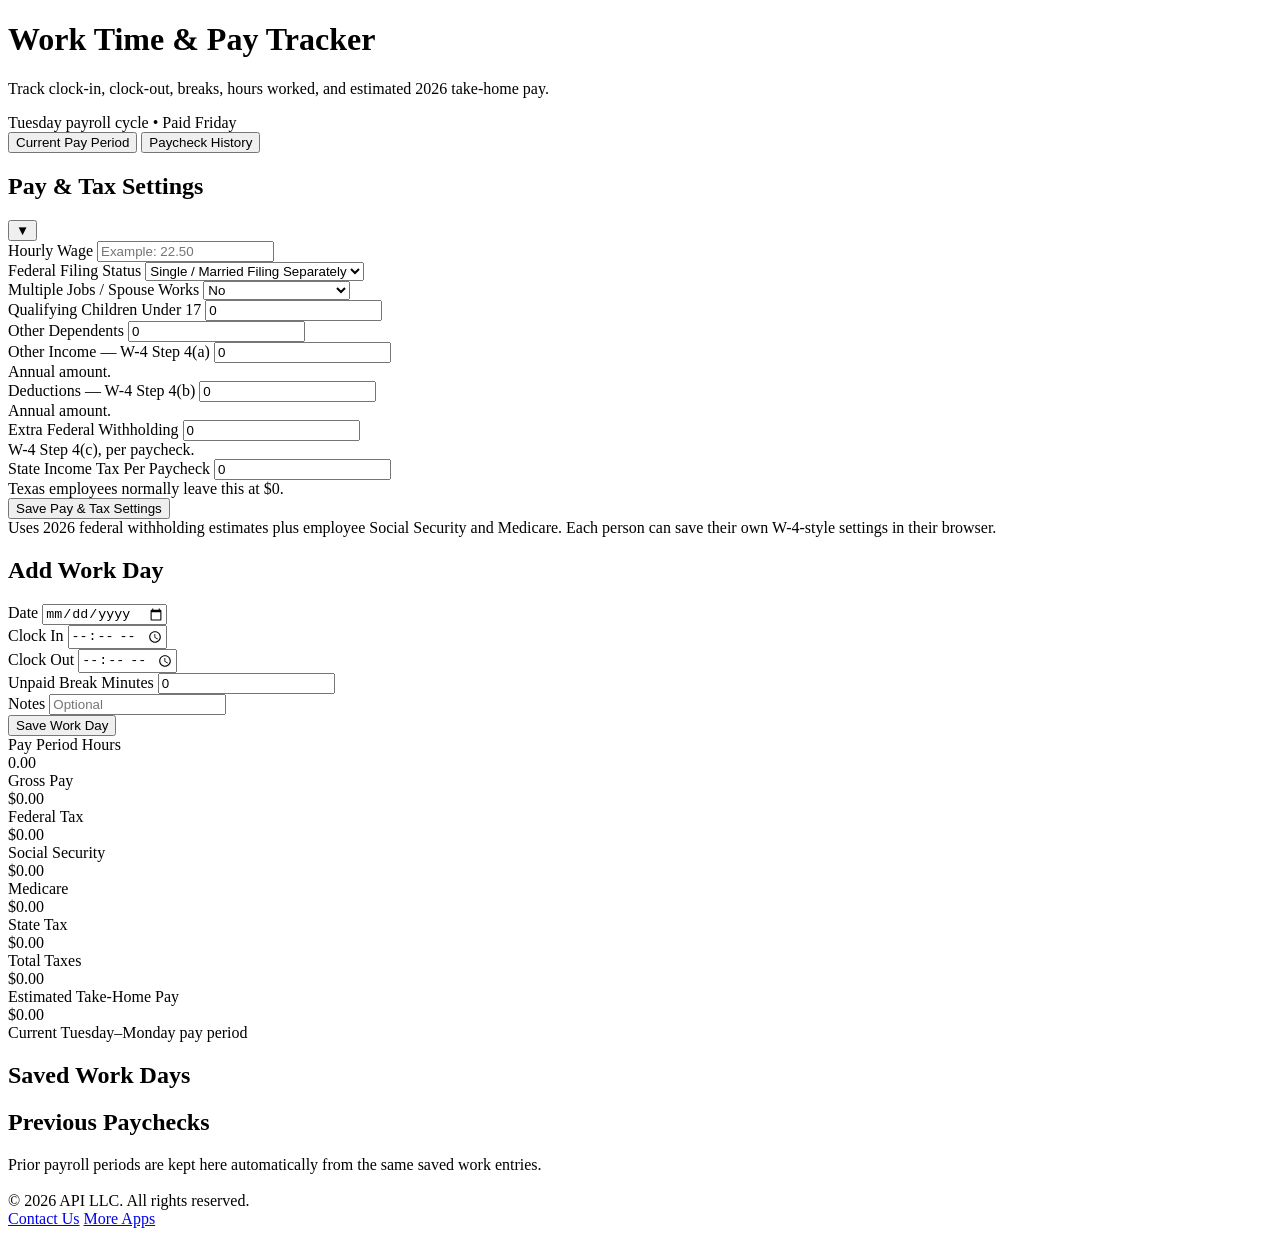
==== index.html @ fe4cb583 "Add weekly paycheck tracker app" ====
<!DOCTYPE html>
<html lang="en">
<head>
  <meta charset="UTF-8" />
  <meta name="viewport" content="width=device-width, initial-scale=1.0" />
  <title>Work Time & Pay Tracker v9</title>
  <link rel="stylesheet" href="styles.css">
</head>

<body>
  <main class="app">
    <div class="header">
      <div>
        <h1>Work Time & Pay Tracker</h1>
        <p class="subtitle">Track clock-in, clock-out, breaks, hours worked, and estimated 2026 take-home pay.</p>
      </div>
      <div class="badge">Tuesday payroll cycle • Paid Friday</div>
    </div>

    <nav class="tabs" aria-label="Tracker sections">
      <button class="tab-btn active" data-tab="currentPanel">Current Pay Period</button>
      <button class="tab-btn" data-tab="historyPanel">Paycheck History</button>
    </nav>

    <section id="currentPanel" class="tab-panel active">

    <div class="grid">
      <section class="card" id="payTaxCard">
        <div class="card-heading">
          <h2>Pay & Tax Settings</h2>
          <button
            id="togglePayTax"
            class="collapse-btn"
            type="button"
            aria-expanded="true"
            aria-controls="payTaxContent"
            title="Collapse or expand Pay & Tax Settings"
          >▼</button>
        </div>

        <div id="payTaxContent" class="collapsible-content">
        <div class="field">
          <label for="wage">Hourly Wage</label>
          <input id="wage" class="required-field tax-field" type="number" min="0" step="0.01" placeholder="Example: 22.50">
        </div>

        <div class="field-grid">
          <div class="field">
            <label for="filingStatus">Federal Filing Status</label>
            <select id="filingStatus" class="required-field tax-field">
              <option value="single">Single / Married Filing Separately</option>
              <option value="married">Married Filing Jointly</option>
              <option value="head">Head of Household</option>
            </select>
          </div>

          <div class="field">
            <label for="step2">Multiple Jobs / Spouse Works</label>
            <select id="step2" class="required-field tax-field">
              <option value="no">No</option>
              <option value="yes">Yes — W-4 Step 2(c)</option>
            </select>
          </div>
        </div>

        <div class="field-grid">
          <div class="field">
            <label for="qualifyingChildren">Qualifying Children Under 17</label>
            <input id="qualifyingChildren" class="required-field tax-field" type="number" min="0" step="1" value="0">
          </div>

          <div class="field">
            <label for="otherDependents">Other Dependents</label>
            <input id="otherDependents" class="required-field tax-field" type="number" min="0" step="1" value="0">
          </div>
        </div>

        <div class="field-grid">
          <div class="field">
            <label for="otherIncome">Other Income — W-4 Step 4(a)</label>
            <input id="otherIncome" class="required-field tax-field" type="number" min="0" step="0.01" value="0">
            <div class="hint">Annual amount.</div>
          </div>

          <div class="field">
            <label for="deductionsAmount">Deductions — W-4 Step 4(b)</label>
            <input id="deductionsAmount" class="required-field tax-field" type="number" min="0" step="0.01" value="0">
            <div class="hint">Annual amount.</div>
          </div>
        </div>

        <div class="field-grid">
          <div class="field">
            <label for="extraWithholding">Extra Federal Withholding</label>
            <input id="extraWithholding" class="required-field tax-field" type="number" min="0" step="0.01" value="0">
            <div class="hint">W-4 Step 4(c), per paycheck.</div>
          </div>

          <div class="field">
            <label for="stateWithholding">State Income Tax Per Paycheck</label>
            <input id="stateWithholding" class="required-field tax-field" type="number" min="0" step="0.01" value="0">
            <div class="hint">Texas employees normally leave this at $0.</div>
          </div>
        </div>

        <button class="btn btn-primary" id="saveSettings">Save Pay & Tax Settings</button>

        <div class="footer-note">
          Uses 2026 federal withholding estimates plus employee Social Security and Medicare. Each person can save their own W-4-style settings in their browser.
        </div>
        </div>
      </section>

      <section class="card">
        <h2>Add Work Day</h2>

        <div class="field">
          <label for="workDate">Date</label>
          <input id="workDate" class="required-field" type="date">
        </div>

        <div class="field-grid">
          <div class="field">
            <label for="clockIn">Clock In</label>
            <input id="clockIn" class="required-field" type="time">
          </div>

          <div class="field">
            <label for="clockOut">Clock Out</label>
            <input id="clockOut" class="required-field" type="time">
          </div>
        </div>

        <div class="field-grid">
          <div class="field">
            <label for="breakMinutes">Unpaid Break Minutes</label>
            <input id="breakMinutes" class="required-field" type="number" min="0" step="1" value="0">
          </div>

          <div class="field">
            <label for="notes">Notes</label>
            <input id="notes" class="required-field" type="text" placeholder="Optional">
          </div>
        </div>

        <button class="btn btn-primary" id="addEntry">Save Work Day</button>
      </section>
    </div>

    <section class="summary tax-summary">
      <div class="summary-box">
        <div class="label">Pay Period Hours</div>
        <div class="value" id="totalHours">0.00</div>
      </div>
      <div class="summary-box">
        <div class="label">Gross Pay</div>
        <div class="value" id="grossPay">$0.00</div>
      </div>
      <div class="summary-box">
        <div class="label">Federal Tax</div>
        <div class="value" id="federalTax">$0.00</div>
      </div>
      <div class="summary-box">
        <div class="label">Social Security</div>
        <div class="value" id="socialSecurity">$0.00</div>
      </div>
      <div class="summary-box">
        <div class="label">Medicare</div>
        <div class="value" id="medicare">$0.00</div>
      </div>
      <div class="summary-box">
        <div class="label">State Tax</div>
        <div class="value" id="stateTax">$0.00</div>
      </div>
      <div class="summary-box">
        <div class="label">Total Taxes</div>
        <div class="value" id="deductions">$0.00</div>
      </div>
    </section>

    <section class="take-home">
      <div class="small">Estimated Take-Home Pay</div>
      <div class="amount" id="takeHomePay">$0.00</div>
      <div class="detail" id="periodLabel">Current Tuesday–Monday pay period</div>
    </section>

    <section class="card entries">
      <h2>Saved Work Days</h2>
      <div id="entriesList"></div>
    </section>
    </section>

    <section id="historyPanel" class="tab-panel">
      <section class="card">
        <h2>Previous Paychecks</h2>
        <p class="subtitle" style="margin-bottom:18px;">
          Prior payroll periods are kept here automatically from the same saved work entries.
        </p>
        <div id="historyList" class="history-grid"></div>
      </section>
    </section>
    <footer class="site-footer">
      <div>© 2026 API LLC. All rights reserved.</div>
      <div class="footer-links">
        <a href="#" onclick="return false;" aria-label="Contact Us">Contact Us</a>
        <a href="#" onclick="return false;" aria-label="More Apps">More Apps</a>
      </div>
    </footer>
  </main>

  <script src="app.js"></script>
</body>
</html>
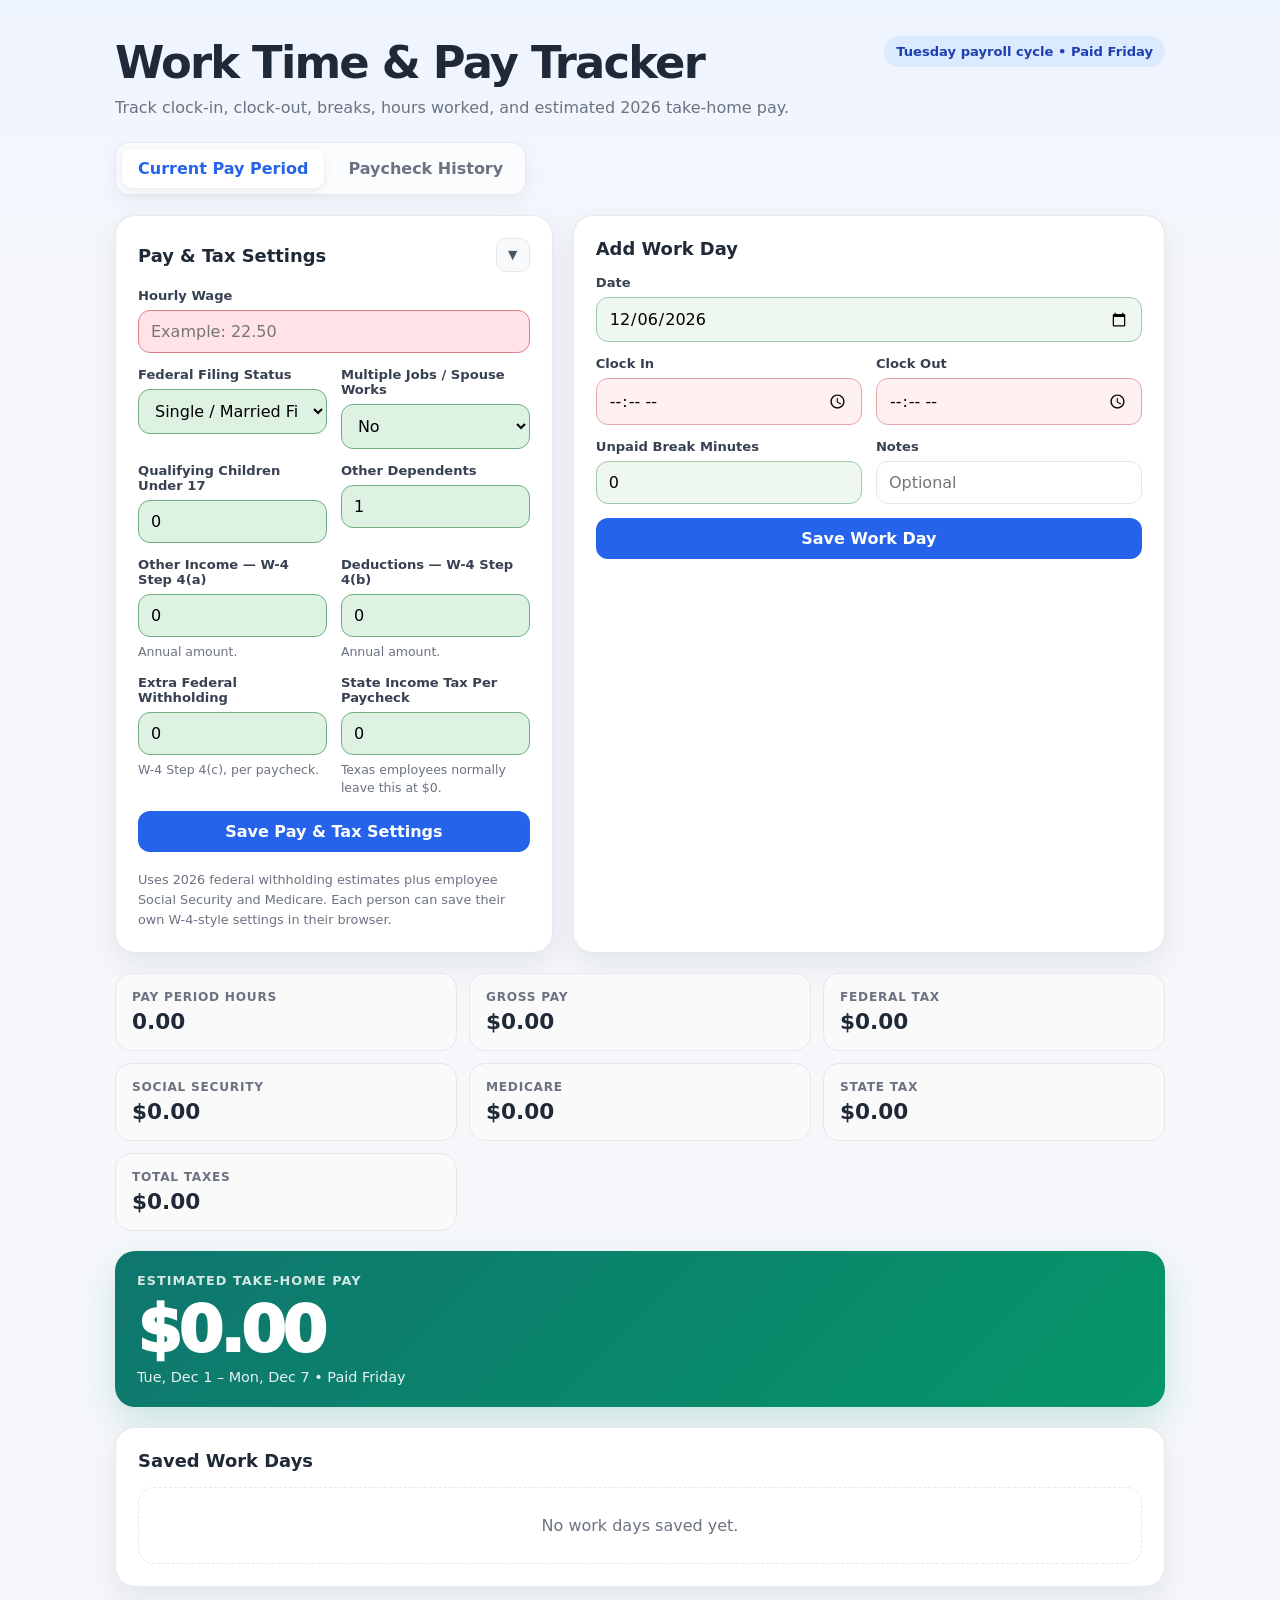
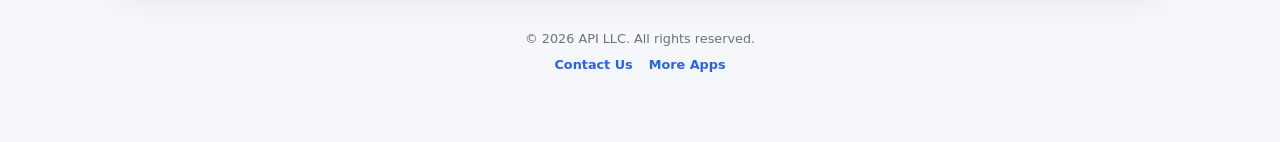
==== commit a92489e2: "Improve mobile tax settings collapse behavior" ====
--- a/index.html
+++ b/index.html
@@ -3,10 +3,9 @@
 <head>
   <meta charset="UTF-8" />
   <meta name="viewport" content="width=device-width, initial-scale=1.0" />
-  <title>Work Time & Pay Tracker v9</title>
+  <title>Work Time & Pay Tracker v10</title>
   <link rel="stylesheet" href="styles.css">
 </head>
-
 <body>
   <main class="app">
     <div class="header">
@@ -23,191 +22,83 @@
     </nav>
 
     <section id="currentPanel" class="tab-panel active">
+      <div class="grid">
+        <section class="card" id="payTaxCard">
+          <div class="card-heading">
+            <h2>Pay & Tax Settings</h2>
+            <button id="togglePayTax" class="collapse-btn" type="button" aria-expanded="true" aria-controls="payTaxContent" title="Collapse or expand Pay & Tax Settings">▼</button>
+          </div>
+          <div id="payTaxContent" class="collapsible-content">
+            <div class="field"><label for="wage">Hourly Wage</label><input id="wage" class="required-field tax-field" type="number" min="0" step="0.01" placeholder="Example: 22.50"></div>
+            <div class="field-grid">
+              <div class="field"><label for="filingStatus">Federal Filing Status</label><select id="filingStatus" class="required-field tax-field"><option value="single">Single / Married Filing Separately</option><option value="married">Married Filing Jointly</option><option value="head">Head of Household</option></select></div>
+              <div class="field"><label for="step2">Multiple Jobs / Spouse Works</label><select id="step2" class="required-field tax-field"><option value="no">No</option><option value="yes">Yes — W-4 Step 2(c)</option></select></div>
+            </div>
+            <div class="field-grid">
+              <div class="field"><label for="qualifyingChildren">Qualifying Children Under 17</label><input id="qualifyingChildren" class="required-field tax-field" type="number" min="0" step="1" value="0"></div>
+              <div class="field"><label for="otherDependents">Other Dependents</label><input id="otherDependents" class="required-field tax-field" type="number" min="0" step="1" value="0"></div>
+            </div>
+            <div class="field-grid">
+              <div class="field"><label for="otherIncome">Other Income — W-4 Step 4(a)</label><input id="otherIncome" class="required-field tax-field" type="number" min="0" step="0.01" value="0"><div class="hint">Annual amount.</div></div>
+              <div class="field"><label for="deductionsAmount">Deductions — W-4 Step 4(b)</label><input id="deductionsAmount" class="required-field tax-field" type="number" min="0" step="0.01" value="0"><div class="hint">Annual amount.</div></div>
+            </div>
+            <div class="field-grid">
+              <div class="field"><label for="extraWithholding">Extra Federal Withholding</label><input id="extraWithholding" class="required-field tax-field" type="number" min="0" step="0.01" value="0"><div class="hint">W-4 Step 4(c), per paycheck.</div></div>
+              <div class="field"><label for="stateWithholding">State Income Tax Per Paycheck</label><input id="stateWithholding" class="required-field tax-field" type="number" min="0" step="0.01" value="0"><div class="hint">Texas employees normally leave this at $0.</div></div>
+            </div>
+            <button class="btn btn-primary" id="saveSettings">Save Pay & Tax Settings</button>
+            <div class="footer-note">Uses 2026 federal withholding estimates plus employee Social Security and Medicare. Each person can save their own W-4-style settings in their browser.</div>
+          </div>
+        </section>
 
-    <div class="grid">
-      <section class="card" id="payTaxCard">
-        <div class="card-heading">
-          <h2>Pay & Tax Settings</h2>
-          <button
-            id="togglePayTax"
-            class="collapse-btn"
-            type="button"
-            aria-expanded="true"
-            aria-controls="payTaxContent"
-            title="Collapse or expand Pay & Tax Settings"
-          >▼</button>
-        </div>
+        <section class="card">
+          <h2>Add Work Day</h2>
+          <div class="field"><label for="workDate">Date</label><input id="workDate" class="required-field" type="date"></div>
+          <div class="field-grid">
+            <div class="field"><label for="clockIn">Clock In</label><input id="clockIn" class="required-field" type="time"></div>
+            <div class="field"><label for="clockOut">Clock Out</label><input id="clockOut" class="required-field" type="time"></div>
+          </div>
+          <div class="field-grid">
+            <div class="field"><label for="breakMinutes">Unpaid Break Minutes</label><input id="breakMinutes" class="required-field" type="number" min="0" step="1" value="0"></div>
+            <div class="field"><label for="notes">Notes</label><input id="notes" class="required-field" type="text" placeholder="Optional"></div>
+          </div>
+          <button class="btn btn-primary" id="addEntry">Save Work Day</button>
+        </section>
+      </div>
 
-        <div id="payTaxContent" class="collapsible-content">
-        <div class="field">
-          <label for="wage">Hourly Wage</label>
-          <input id="wage" class="required-field tax-field" type="number" min="0" step="0.01" placeholder="Example: 22.50">
-        </div>
-
-        <div class="field-grid">
-          <div class="field">
-            <label for="filingStatus">Federal Filing Status</label>
-            <select id="filingStatus" class="required-field tax-field">
-              <option value="single">Single / Married Filing Separately</option>
-              <option value="married">Married Filing Jointly</option>
-              <option value="head">Head of Household</option>
-            </select>
-          </div>
-
-          <div class="field">
-            <label for="step2">Multiple Jobs / Spouse Works</label>
-            <select id="step2" class="required-field tax-field">
-              <option value="no">No</option>
-              <option value="yes">Yes — W-4 Step 2(c)</option>
-            </select>
-          </div>
-        </div>
-
-        <div class="field-grid">
-          <div class="field">
-            <label for="qualifyingChildren">Qualifying Children Under 17</label>
-            <input id="qualifyingChildren" class="required-field tax-field" type="number" min="0" step="1" value="0">
-          </div>
-
-          <div class="field">
-            <label for="otherDependents">Other Dependents</label>
-            <input id="otherDependents" class="required-field tax-field" type="number" min="0" step="1" value="0">
-          </div>
-        </div>
-
-        <div class="field-grid">
-          <div class="field">
-            <label for="otherIncome">Other Income — W-4 Step 4(a)</label>
-            <input id="otherIncome" class="required-field tax-field" type="number" min="0" step="0.01" value="0">
-            <div class="hint">Annual amount.</div>
-          </div>
-
-          <div class="field">
-            <label for="deductionsAmount">Deductions — W-4 Step 4(b)</label>
-            <input id="deductionsAmount" class="required-field tax-field" type="number" min="0" step="0.01" value="0">
-            <div class="hint">Annual amount.</div>
-          </div>
-        </div>
-
-        <div class="field-grid">
-          <div class="field">
-            <label for="extraWithholding">Extra Federal Withholding</label>
-            <input id="extraWithholding" class="required-field tax-field" type="number" min="0" step="0.01" value="0">
-            <div class="hint">W-4 Step 4(c), per paycheck.</div>
-          </div>
-
-          <div class="field">
-            <label for="stateWithholding">State Income Tax Per Paycheck</label>
-            <input id="stateWithholding" class="required-field tax-field" type="number" min="0" step="0.01" value="0">
-            <div class="hint">Texas employees normally leave this at $0.</div>
-          </div>
-        </div>
-
-        <button class="btn btn-primary" id="saveSettings">Save Pay & Tax Settings</button>
-
-        <div class="footer-note">
-          Uses 2026 federal withholding estimates plus employee Social Security and Medicare. Each person can save their own W-4-style settings in their browser.
-        </div>
-        </div>
+      <section class="summary tax-summary">
+        <div class="summary-box"><div class="label">Pay Period Hours</div><div class="value" id="totalHours">0.00</div></div>
+        <div class="summary-box"><div class="label">Gross Pay</div><div class="value" id="grossPay">$0.00</div></div>
+        <div class="summary-box"><div class="label">Federal Tax</div><div class="value" id="federalTax">$0.00</div></div>
+        <div class="summary-box"><div class="label">Social Security</div><div class="value" id="socialSecurity">$0.00</div></div>
+        <div class="summary-box"><div class="label">Medicare</div><div class="value" id="medicare">$0.00</div></div>
+        <div class="summary-box"><div class="label">State Tax</div><div class="value" id="stateTax">$0.00</div></div>
+        <div class="summary-box"><div class="label">Total Taxes</div><div class="value" id="deductions">$0.00</div></div>
       </section>
 
-      <section class="card">
-        <h2>Add Work Day</h2>
-
-        <div class="field">
-          <label for="workDate">Date</label>
-          <input id="workDate" class="required-field" type="date">
-        </div>
-
-        <div class="field-grid">
-          <div class="field">
-            <label for="clockIn">Clock In</label>
-            <input id="clockIn" class="required-field" type="time">
-          </div>
-
-          <div class="field">
-            <label for="clockOut">Clock Out</label>
-            <input id="clockOut" class="required-field" type="time">
-          </div>
-        </div>
-
-        <div class="field-grid">
-          <div class="field">
-            <label for="breakMinutes">Unpaid Break Minutes</label>
-            <input id="breakMinutes" class="required-field" type="number" min="0" step="1" value="0">
-          </div>
-
-          <div class="field">
-            <label for="notes">Notes</label>
-            <input id="notes" class="required-field" type="text" placeholder="Optional">
-          </div>
-        </div>
-
-        <button class="btn btn-primary" id="addEntry">Save Work Day</button>
-      </section>
-    </div>
-
-    <section class="summary tax-summary">
-      <div class="summary-box">
-        <div class="label">Pay Period Hours</div>
-        <div class="value" id="totalHours">0.00</div>
-      </div>
-      <div class="summary-box">
-        <div class="label">Gross Pay</div>
-        <div class="value" id="grossPay">$0.00</div>
-      </div>
-      <div class="summary-box">
-        <div class="label">Federal Tax</div>
-        <div class="value" id="federalTax">$0.00</div>
-      </div>
-      <div class="summary-box">
-        <div class="label">Social Security</div>
-        <div class="value" id="socialSecurity">$0.00</div>
-      </div>
-      <div class="summary-box">
-        <div class="label">Medicare</div>
-        <div class="value" id="medicare">$0.00</div>
-      </div>
-      <div class="summary-box">
-        <div class="label">State Tax</div>
-        <div class="value" id="stateTax">$0.00</div>
-      </div>
-      <div class="summary-box">
-        <div class="label">Total Taxes</div>
-        <div class="value" id="deductions">$0.00</div>
-      </div>
-    </section>
-
-    <section class="take-home">
-      <div class="small">Estimated Take-Home Pay</div>
-      <div class="amount" id="takeHomePay">$0.00</div>
-      <div class="detail" id="periodLabel">Current Tuesday–Monday pay period</div>
-    </section>
-
-    <section class="card entries">
-      <h2>Saved Work Days</h2>
-      <div id="entriesList"></div>
-    </section>
+      <section class="take-home"><div class="small">Estimated Take-Home Pay</div><div class="amount" id="takeHomePay">$0.00</div><div class="detail" id="periodLabel">Current Tuesday–Monday pay period</div></section>
+      <section class="card entries"><h2>Saved Work Days</h2><div id="entriesList"></div></section>
     </section>
 
     <section id="historyPanel" class="tab-panel">
-      <section class="card">
-        <h2>Previous Paychecks</h2>
-        <p class="subtitle" style="margin-bottom:18px;">
-          Prior payroll periods are kept here automatically from the same saved work entries.
-        </p>
-        <div id="historyList" class="history-grid"></div>
-      </section>
+      <section class="card"><h2>Previous Paychecks</h2><p class="subtitle" style="margin-bottom:18px;">Prior payroll periods are kept here automatically from the same saved work entries.</p><div id="historyList" class="history-grid"></div></section>
     </section>
-    <footer class="site-footer">
-      <div>© 2026 API LLC. All rights reserved.</div>
-      <div class="footer-links">
-        <a href="#" onclick="return false;" aria-label="Contact Us">Contact Us</a>
-        <a href="#" onclick="return false;" aria-label="More Apps">More Apps</a>
-      </div>
-    </footer>
+
+    <footer class="site-footer"><div>© 2026 API LLC. All rights reserved.</div><div class="footer-links"><a href="#" onclick="return false;" aria-label="Contact Us">Contact Us</a><a href="#" onclick="return false;" aria-label="More Apps">More Apps</a></div></footer>
   </main>
 
   <script src="app.js"></script>
+  <script>
+    // After settings are saved, get the setup panel out of the way.
+    // The existing arrow can reopen it at any time and that choice is remembered.
+    document.getElementById('saveSettings').addEventListener('click', function () {
+      if (Number(document.getElementById('wage').value) > 0) {
+        document.getElementById('payTaxContent').classList.add('hidden');
+        document.getElementById('togglePayTax').classList.add('collapsed');
+        document.getElementById('togglePayTax').setAttribute('aria-expanded', 'false');
+        localStorage.setItem('workPayTrackerPayTaxCollapsedV1', '1');
+      }
+    });
+  </script>
 </body>
 </html>
--- a/styles.css
+++ b/styles.css
@@ -0,0 +1,506 @@
+:root {
+      --bg: #f5f7fb;
+      --card: #ffffff;
+      --text: #1f2937;
+      --muted: #6b7280;
+      --border: #e5e7eb;
+      --accent: #2563eb;
+      --accent-dark: #1d4ed8;
+      --success: #059669;
+      --danger: #dc2626;
+      --shadow: 0 12px 30px rgba(15, 23, 42, 0.08);
+    }
+
+    * { box-sizing: border-box; }
+
+    body {
+      margin: 0;
+      font-family: Inter, ui-sans-serif, system-ui, -apple-system, BlinkMacSystemFont, "Segoe UI", sans-serif;
+      background: linear-gradient(180deg, #eef4ff 0%, var(--bg) 280px);
+      color: var(--text);
+    }
+
+    .app {
+      width: min(1050px, calc(100% - 28px));
+      margin: 36px auto 60px;
+    }
+
+    .header {
+      display: flex;
+      justify-content: space-between;
+      gap: 20px;
+      align-items: flex-start;
+      margin-bottom: 22px;
+    }
+
+    h1 {
+      margin: 0;
+      font-size: clamp(1.9rem, 4vw, 2.8rem);
+      letter-spacing: -0.04em;
+    }
+
+    .subtitle {
+      margin: 7px 0 0;
+      color: var(--muted);
+      line-height: 1.5;
+    }
+
+    .badge {
+      background: #dbeafe;
+      color: #1e40af;
+      border-radius: 999px;
+      padding: 8px 12px;
+      font-weight: 700;
+      font-size: .82rem;
+      white-space: nowrap;
+    }
+
+    .grid {
+      display: grid;
+      grid-template-columns: 0.85fr 1.15fr;
+      gap: 20px;
+    }
+
+    .card {
+      background: var(--card);
+      border: 1px solid rgba(229,231,235,.9);
+      border-radius: 20px;
+      box-shadow: var(--shadow);
+      padding: 22px;
+    }
+
+    .card h2 {
+      margin: 0 0 16px;
+      font-size: 1.12rem;
+    }
+
+    .card-heading {
+      display: flex;
+      align-items: center;
+      justify-content: space-between;
+      gap: 12px;
+      margin-bottom: 16px;
+    }
+
+    .card-heading h2 {
+      margin: 0;
+    }
+
+    .collapse-btn {
+      width: 34px;
+      height: 34px;
+      border: 1px solid var(--border);
+      background: #f8fafc;
+      color: #475569;
+      border-radius: 10px;
+      cursor: pointer;
+      display: inline-flex;
+      align-items: center;
+      justify-content: center;
+      font-size: 1rem;
+      font-weight: 900;
+      transition: transform .2s ease, background .2s ease;
+    }
+
+    .collapse-btn:hover {
+      background: #eef2f7;
+    }
+
+    .collapse-btn.collapsed {
+      transform: rotate(-90deg);
+    }
+
+    .collapsible-content {
+      overflow: hidden;
+    }
+
+    .collapsible-content.hidden {
+      display: none;
+    }
+
+    .field-grid {
+      display: grid;
+      grid-template-columns: repeat(2, minmax(0,1fr));
+      gap: 14px;
+    }
+
+    .field { margin-bottom: 14px; }
+
+    label {
+      display: block;
+      font-size: .82rem;
+      font-weight: 700;
+      color: #374151;
+      margin-bottom: 7px;
+    }
+
+    input, select {
+      width: 100%;
+      padding: 11px 12px;
+      border: 1px solid var(--border);
+      border-radius: 12px;
+      font: inherit;
+      outline: none;
+      transition: .2s border-color, .2s box-shadow;
+      background: #fff;
+    }
+
+    input:focus, select:focus {
+      border-color: #93c5fd;
+      box-shadow: 0 0 0 4px rgba(59,130,246,.12);
+    }
+
+    .required-field.is-empty {
+      background: #fff1f2;
+      border-color: #e7a3aa;
+    }
+
+    .required-field.is-filled {
+      background: #eef8f1;
+      border-color: #9fc8aa;
+    }
+
+    .required-field.is-empty:focus {
+      border-color: #d97783;
+      box-shadow: 0 0 0 4px rgba(217,119,131,.12);
+    }
+
+    .required-field.is-filled:focus {
+      border-color: #78ae87;
+      box-shadow: 0 0 0 4px rgba(120,174,135,.12);
+    }
+
+    .tax-field.is-empty {
+      background: #ffe3e6;
+      border-color: #df7f89;
+    }
+
+    .tax-field.is-filled {
+      background: #def2e3;
+      border-color: #73ad82;
+    }
+
+    .tax-field.is-empty:focus {
+      border-color: #c85f6b;
+      box-shadow: 0 0 0 4px rgba(200,95,107,.14);
+    }
+
+    .tax-field.is-filled:focus {
+      border-color: #5c9670;
+      box-shadow: 0 0 0 4px rgba(92,150,112,.14);
+    }
+
+    #notes.is-empty {
+      background: #ffffff;
+      border-color: var(--border);
+    }
+
+    .hint {
+      font-size: .78rem;
+      color: var(--muted);
+      line-height: 1.45;
+      margin-top: 6px;
+    }
+
+    .btn {
+      border: 0;
+      border-radius: 12px;
+      padding: 11px 15px;
+      font: inherit;
+      font-weight: 800;
+      cursor: pointer;
+      transition: .2s transform, .2s background;
+    }
+
+    .btn:hover { transform: translateY(-1px); }
+
+    .btn-primary {
+      background: var(--accent);
+      color: #fff;
+      width: 100%;
+    }
+
+    .btn-primary:hover { background: var(--accent-dark); }
+
+    .btn-light {
+      background: #f3f4f6;
+      color: #374151;
+    }
+
+    .summary {
+      display: grid;
+      grid-template-columns: repeat(3, minmax(0, 1fr));
+      gap: 12px;
+      margin-top: 20px;
+    }
+
+    .summary-box {
+      border: 1px solid var(--border);
+      border-radius: 16px;
+      padding: 16px;
+      background: #fafafa;
+    }
+
+    .summary-box .label {
+      color: var(--muted);
+      font-size: .76rem;
+      text-transform: uppercase;
+      letter-spacing: .06em;
+      font-weight: 800;
+    }
+
+    .summary-box .value {
+      margin-top: 5px;
+      font-size: 1.35rem;
+      font-weight: 900;
+    }
+
+    .take-home {
+      margin-top: 20px;
+      border-radius: 20px;
+      padding: 22px;
+      background: linear-gradient(135deg, #0f766e, #059669);
+      color: white;
+      box-shadow: 0 15px 35px rgba(5,150,105,.18);
+    }
+
+    .take-home .small {
+      opacity: .82;
+      font-size: .8rem;
+      text-transform: uppercase;
+      letter-spacing: .08em;
+      font-weight: 800;
+    }
+
+    .take-home .amount {
+      font-size: clamp(2.2rem, 7vw, 4rem);
+      font-weight: 950;
+      letter-spacing: -.05em;
+      margin: 5px 0 2px;
+    }
+
+    .take-home .detail {
+      opacity: .9;
+      font-size: .9rem;
+    }
+
+    .entries {
+      margin-top: 20px;
+    }
+
+    .entry {
+      border: 1px solid var(--border);
+      border-radius: 16px;
+      padding: 15px;
+      margin-top: 10px;
+      display: grid;
+      grid-template-columns: 1fr auto;
+      gap: 12px;
+      align-items: center;
+    }
+
+    .entry-title {
+      font-weight: 900;
+      margin-bottom: 4px;
+    }
+
+    .entry-meta {
+      color: var(--muted);
+      font-size: .84rem;
+      line-height: 1.45;
+    }
+
+    .entry-pay {
+      text-align: right;
+      font-weight: 900;
+      white-space: nowrap;
+    }
+
+    .entry-actions {
+      display: flex;
+      gap: 14px;
+      margin-top: 5px;
+    }
+
+    .edit,
+    .delete {
+      background: transparent;
+      border: 0;
+      font-weight: 800;
+      cursor: pointer;
+      padding: 5px 0;
+    }
+
+    .edit {
+      color: var(--accent);
+    }
+
+    .delete {
+      color: var(--danger);
+    }
+
+    .empty {
+      color: var(--muted);
+      text-align: center;
+      padding: 28px 10px;
+      border: 1px dashed var(--border);
+      border-radius: 16px;
+    }
+
+    .footer-note {
+      margin-top: 18px;
+      font-size: .8rem;
+      color: var(--muted);
+      line-height: 1.55;
+    }
+
+    .tabs {
+      display: flex;
+      gap: 8px;
+      margin-bottom: 20px;
+      background: rgba(255,255,255,.72);
+      border: 1px solid var(--border);
+      border-radius: 14px;
+      padding: 6px;
+      width: fit-content;
+      box-shadow: 0 6px 18px rgba(15,23,42,.05);
+    }
+
+    .tab-btn {
+      border: 0;
+      background: transparent;
+      color: var(--muted);
+      font: inherit;
+      font-weight: 800;
+      padding: 10px 16px;
+      border-radius: 10px;
+      cursor: pointer;
+    }
+
+    .tab-btn.active {
+      background: var(--card);
+      color: var(--accent);
+      box-shadow: 0 3px 10px rgba(15,23,42,.08);
+    }
+
+    .tab-panel { display: none; }
+    .tab-panel.active { display: block; }
+
+    .history-grid {
+      display: grid;
+      gap: 14px;
+    }
+
+    .history-card {
+      border: 1px solid var(--border);
+      background: #fff;
+      border-radius: 18px;
+      padding: 18px;
+    }
+
+    .history-head {
+      display: flex;
+      justify-content: space-between;
+      gap: 16px;
+      align-items: flex-start;
+      margin-bottom: 12px;
+    }
+
+    .history-title {
+      font-weight: 900;
+      font-size: 1rem;
+    }
+
+    .history-subtitle {
+      color: var(--muted);
+      font-size: .82rem;
+      margin-top: 3px;
+    }
+
+    .history-pay {
+      font-size: 1.35rem;
+      font-weight: 950;
+      white-space: nowrap;
+      color: var(--success);
+    }
+
+    .history-stats {
+      display: grid;
+      grid-template-columns: repeat(4, minmax(0, 1fr));
+      gap: 10px;
+      margin-top: 12px;
+    }
+
+    .history-stat {
+      background: #f8fafc;
+      border: 1px solid var(--border);
+      border-radius: 12px;
+      padding: 10px;
+    }
+
+    .history-stat span {
+      display: block;
+      color: var(--muted);
+      font-size: .72rem;
+      font-weight: 800;
+      text-transform: uppercase;
+      letter-spacing: .04em;
+      margin-bottom: 3px;
+    }
+
+    .history-stat strong {
+      font-size: .95rem;
+    }
+
+    .history-days {
+      margin-top: 12px;
+      border-top: 1px solid var(--border);
+      padding-top: 10px;
+      color: var(--muted);
+      font-size: .82rem;
+      line-height: 1.65;
+    }
+
+    @media (max-width: 650px) {
+      .history-stats { grid-template-columns: repeat(2, minmax(0, 1fr)); }
+      .history-head { flex-direction: column; }
+      .history-pay { text-align: left; }
+    }
+
+    .site-footer {
+      margin-top: 24px;
+      padding: 18px 10px 6px;
+      text-align: center;
+      color: var(--muted);
+      font-size: .8rem;
+      line-height: 1.6;
+    }
+
+    .site-footer .footer-links {
+      display: flex;
+      justify-content: center;
+      gap: 16px;
+      flex-wrap: wrap;
+      margin-top: 6px;
+    }
+
+    .site-footer a {
+      color: var(--accent);
+      text-decoration: none;
+      font-weight: 700;
+    }
+
+    .site-footer a:hover {
+      text-decoration: underline;
+    }
+
+    @media (max-width: 800px) {
+      .grid { grid-template-columns: 1fr; }
+      .header { flex-direction: column; }
+    }
+
+    @media (max-width: 520px) {
+      .field-grid, .summary { grid-template-columns: 1fr; }
+      .app { margin-top: 20px; }
+      .card { padding: 18px; border-radius: 16px; }
+    }
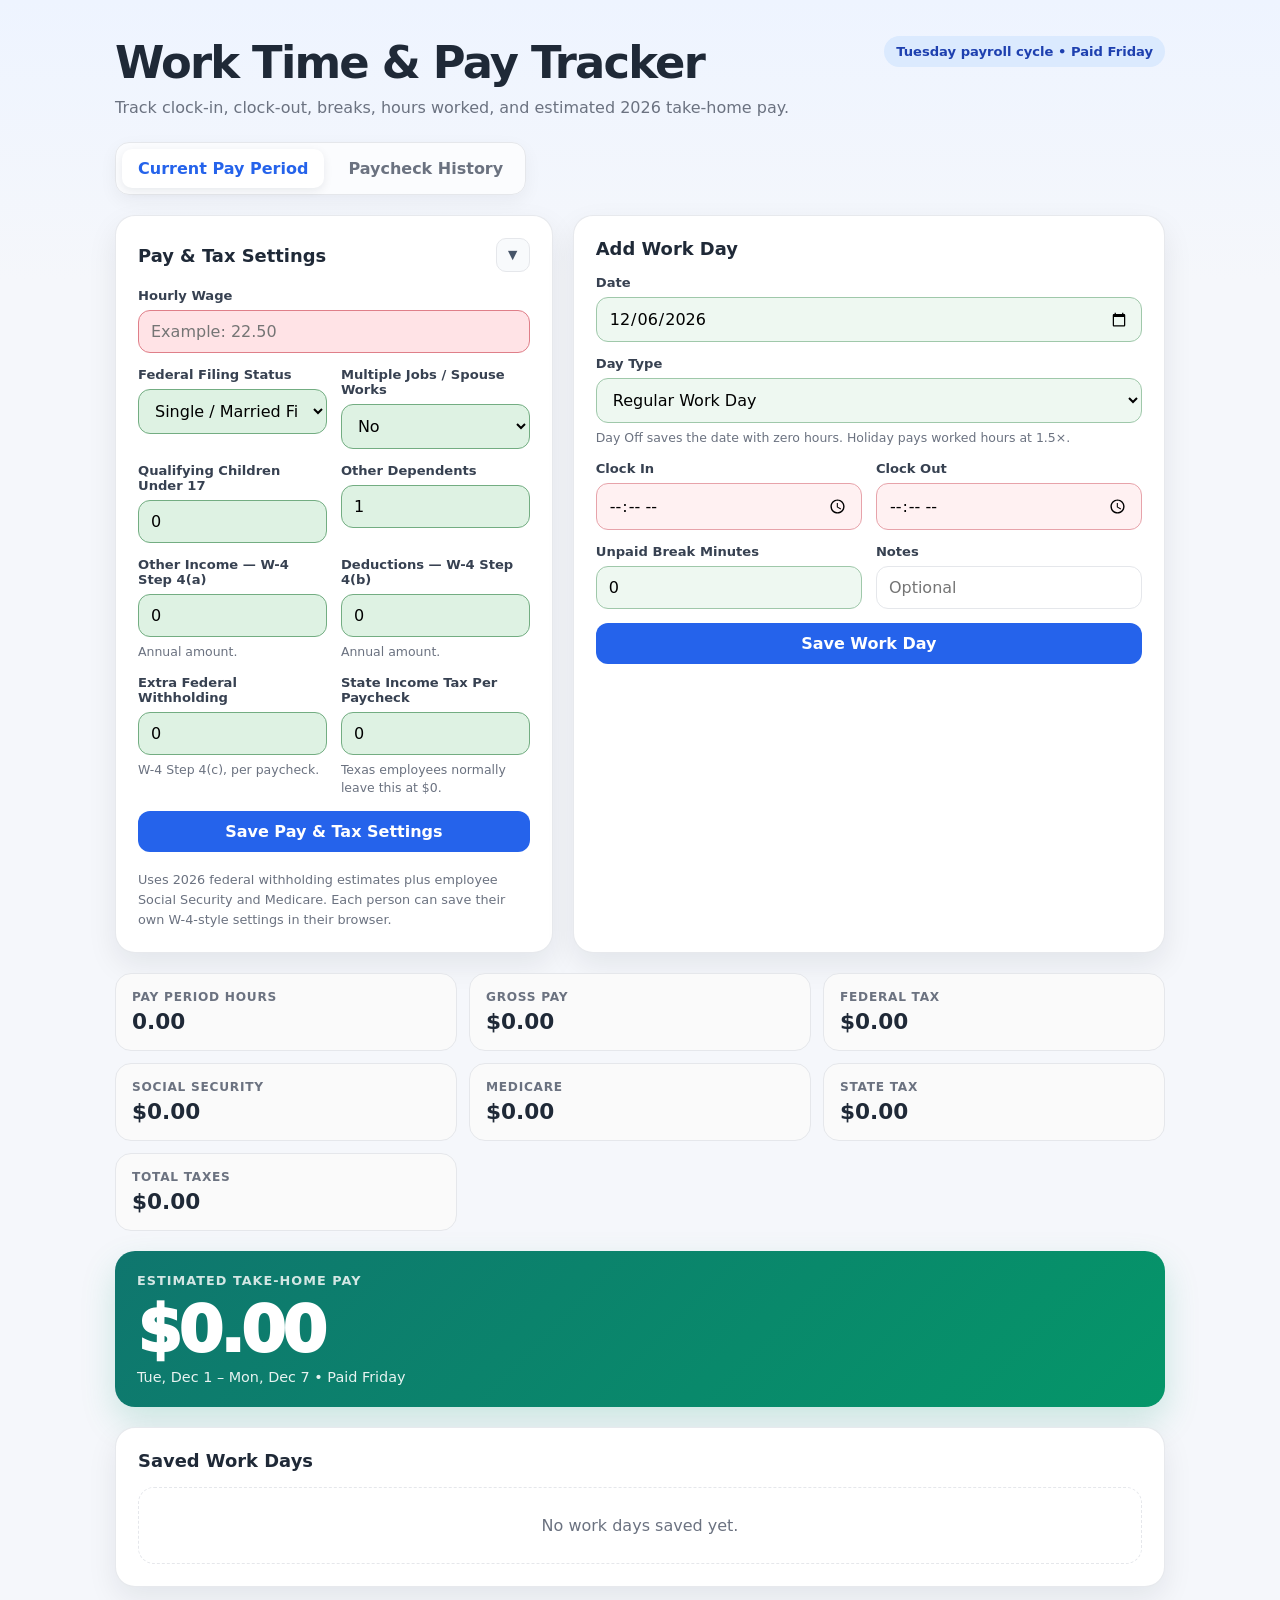
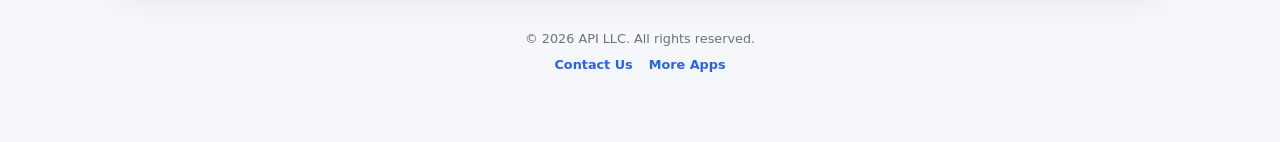
==== commit 7ab36562: "Add day off and holiday pay input options" ====
--- a/index.html
+++ b/index.html
@@ -6,6 +6,7 @@
   <title>Work Time & Pay Tracker v10</title>
   <link rel="stylesheet" href="styles.css">
 </head>
+
 <body>
   <main class="app">
     <div class="header">
@@ -28,24 +29,46 @@
             <h2>Pay & Tax Settings</h2>
             <button id="togglePayTax" class="collapse-btn" type="button" aria-expanded="true" aria-controls="payTaxContent" title="Collapse or expand Pay & Tax Settings">▼</button>
           </div>
+
           <div id="payTaxContent" class="collapsible-content">
-            <div class="field"><label for="wage">Hourly Wage</label><input id="wage" class="required-field tax-field" type="number" min="0" step="0.01" placeholder="Example: 22.50"></div>
+            <div class="field">
+              <label for="wage">Hourly Wage</label>
+              <input id="wage" class="required-field tax-field" type="number" min="0" step="0.01" placeholder="Example: 22.50">
+            </div>
+
             <div class="field-grid">
-              <div class="field"><label for="filingStatus">Federal Filing Status</label><select id="filingStatus" class="required-field tax-field"><option value="single">Single / Married Filing Separately</option><option value="married">Married Filing Jointly</option><option value="head">Head of Household</option></select></div>
-              <div class="field"><label for="step2">Multiple Jobs / Spouse Works</label><select id="step2" class="required-field tax-field"><option value="no">No</option><option value="yes">Yes — W-4 Step 2(c)</option></select></div>
+              <div class="field">
+                <label for="filingStatus">Federal Filing Status</label>
+                <select id="filingStatus" class="required-field tax-field">
+                  <option value="single">Single / Married Filing Separately</option>
+                  <option value="married">Married Filing Jointly</option>
+                  <option value="head">Head of Household</option>
+                </select>
+              </div>
+              <div class="field">
+                <label for="step2">Multiple Jobs / Spouse Works</label>
+                <select id="step2" class="required-field tax-field">
+                  <option value="no">No</option>
+                  <option value="yes">Yes — W-4 Step 2(c)</option>
+                </select>
+              </div>
             </div>
+
             <div class="field-grid">
               <div class="field"><label for="qualifyingChildren">Qualifying Children Under 17</label><input id="qualifyingChildren" class="required-field tax-field" type="number" min="0" step="1" value="0"></div>
               <div class="field"><label for="otherDependents">Other Dependents</label><input id="otherDependents" class="required-field tax-field" type="number" min="0" step="1" value="0"></div>
             </div>
+
             <div class="field-grid">
               <div class="field"><label for="otherIncome">Other Income — W-4 Step 4(a)</label><input id="otherIncome" class="required-field tax-field" type="number" min="0" step="0.01" value="0"><div class="hint">Annual amount.</div></div>
               <div class="field"><label for="deductionsAmount">Deductions — W-4 Step 4(b)</label><input id="deductionsAmount" class="required-field tax-field" type="number" min="0" step="0.01" value="0"><div class="hint">Annual amount.</div></div>
             </div>
+
             <div class="field-grid">
               <div class="field"><label for="extraWithholding">Extra Federal Withholding</label><input id="extraWithholding" class="required-field tax-field" type="number" min="0" step="0.01" value="0"><div class="hint">W-4 Step 4(c), per paycheck.</div></div>
               <div class="field"><label for="stateWithholding">State Income Tax Per Paycheck</label><input id="stateWithholding" class="required-field tax-field" type="number" min="0" step="0.01" value="0"><div class="hint">Texas employees normally leave this at $0.</div></div>
             </div>
+
             <button class="btn btn-primary" id="saveSettings">Save Pay & Tax Settings</button>
             <div class="footer-note">Uses 2026 federal withholding estimates plus employee Social Security and Medicare. Each person can save their own W-4-style settings in their browser.</div>
           </div>
@@ -54,6 +77,17 @@
         <section class="card">
           <h2>Add Work Day</h2>
           <div class="field"><label for="workDate">Date</label><input id="workDate" class="required-field" type="date"></div>
+
+          <div class="field">
+            <label for="dayType">Day Type</label>
+            <select id="dayType" class="required-field">
+              <option value="regular">Regular Work Day</option>
+              <option value="dayOff">Day Off</option>
+              <option value="holiday">Holiday — Time & a Half (1.5×)</option>
+            </select>
+            <div class="hint">Day Off saves the date with zero hours. Holiday pays worked hours at 1.5×.</div>
+          </div>
+
           <div class="field-grid">
             <div class="field"><label for="clockIn">Clock In</label><input id="clockIn" class="required-field" type="time"></div>
             <div class="field"><label for="clockOut">Clock Out</label><input id="clockOut" class="required-field" type="time"></div>
@@ -86,19 +120,6 @@
 
     <footer class="site-footer"><div>© 2026 API LLC. All rights reserved.</div><div class="footer-links"><a href="#" onclick="return false;" aria-label="Contact Us">Contact Us</a><a href="#" onclick="return false;" aria-label="More Apps">More Apps</a></div></footer>
   </main>
-
   <script src="app.js"></script>
-  <script>
-    // After settings are saved, get the setup panel out of the way.
-    // The existing arrow can reopen it at any time and that choice is remembered.
-    document.getElementById('saveSettings').addEventListener('click', function () {
-      if (Number(document.getElementById('wage').value) > 0) {
-        document.getElementById('payTaxContent').classList.add('hidden');
-        document.getElementById('togglePayTax').classList.add('collapsed');
-        document.getElementById('togglePayTax').setAttribute('aria-expanded', 'false');
-        localStorage.setItem('workPayTrackerPayTaxCollapsedV1', '1');
-      }
-    });
-  </script>
 </body>
 </html>
--- a/styles.css
+++ b/styles.css
@@ -1,506 +1 @@
-:root {
-      --bg: #f5f7fb;
-      --card: #ffffff;
-      --text: #1f2937;
-      --muted: #6b7280;
-      --border: #e5e7eb;
-      --accent: #2563eb;
-      --accent-dark: #1d4ed8;
-      --success: #059669;
-      --danger: #dc2626;
-      --shadow: 0 12px 30px rgba(15, 23, 42, 0.08);
-    }
-
-    * { box-sizing: border-box; }
-
-    body {
-      margin: 0;
-      font-family: Inter, ui-sans-serif, system-ui, -apple-system, BlinkMacSystemFont, "Segoe UI", sans-serif;
-      background: linear-gradient(180deg, #eef4ff 0%, var(--bg) 280px);
-      color: var(--text);
-    }
-
-    .app {
-      width: min(1050px, calc(100% - 28px));
-      margin: 36px auto 60px;
-    }
-
-    .header {
-      display: flex;
-      justify-content: space-between;
-      gap: 20px;
-      align-items: flex-start;
-      margin-bottom: 22px;
-    }
-
-    h1 {
-      margin: 0;
-      font-size: clamp(1.9rem, 4vw, 2.8rem);
-      letter-spacing: -0.04em;
-    }
-
-    .subtitle {
-      margin: 7px 0 0;
-      color: var(--muted);
-      line-height: 1.5;
-    }
-
-    .badge {
-      background: #dbeafe;
-      color: #1e40af;
-      border-radius: 999px;
-      padding: 8px 12px;
-      font-weight: 700;
-      font-size: .82rem;
-      white-space: nowrap;
-    }
-
-    .grid {
-      display: grid;
-      grid-template-columns: 0.85fr 1.15fr;
-      gap: 20px;
-    }
-
-    .card {
-      background: var(--card);
-      border: 1px solid rgba(229,231,235,.9);
-      border-radius: 20px;
-      box-shadow: var(--shadow);
-      padding: 22px;
-    }
-
-    .card h2 {
-      margin: 0 0 16px;
-      font-size: 1.12rem;
-    }
-
-    .card-heading {
-      display: flex;
-      align-items: center;
-      justify-content: space-between;
-      gap: 12px;
-      margin-bottom: 16px;
-    }
-
-    .card-heading h2 {
-      margin: 0;
-    }
-
-    .collapse-btn {
-      width: 34px;
-      height: 34px;
-      border: 1px solid var(--border);
-      background: #f8fafc;
-      color: #475569;
-      border-radius: 10px;
-      cursor: pointer;
-      display: inline-flex;
-      align-items: center;
-      justify-content: center;
-      font-size: 1rem;
-      font-weight: 900;
-      transition: transform .2s ease, background .2s ease;
-    }
-
-    .collapse-btn:hover {
-      background: #eef2f7;
-    }
-
-    .collapse-btn.collapsed {
-      transform: rotate(-90deg);
-    }
-
-    .collapsible-content {
-      overflow: hidden;
-    }
-
-    .collapsible-content.hidden {
-      display: none;
-    }
-
-    .field-grid {
-      display: grid;
-      grid-template-columns: repeat(2, minmax(0,1fr));
-      gap: 14px;
-    }
-
-    .field { margin-bottom: 14px; }
-
-    label {
-      display: block;
-      font-size: .82rem;
-      font-weight: 700;
-      color: #374151;
-      margin-bottom: 7px;
-    }
-
-    input, select {
-      width: 100%;
-      padding: 11px 12px;
-      border: 1px solid var(--border);
-      border-radius: 12px;
-      font: inherit;
-      outline: none;
-      transition: .2s border-color, .2s box-shadow;
-      background: #fff;
-    }
-
-    input:focus, select:focus {
-      border-color: #93c5fd;
-      box-shadow: 0 0 0 4px rgba(59,130,246,.12);
-    }
-
-    .required-field.is-empty {
-      background: #fff1f2;
-      border-color: #e7a3aa;
-    }
-
-    .required-field.is-filled {
-      background: #eef8f1;
-      border-color: #9fc8aa;
-    }
-
-    .required-field.is-empty:focus {
-      border-color: #d97783;
-      box-shadow: 0 0 0 4px rgba(217,119,131,.12);
-    }
-
-    .required-field.is-filled:focus {
-      border-color: #78ae87;
-      box-shadow: 0 0 0 4px rgba(120,174,135,.12);
-    }
-
-    .tax-field.is-empty {
-      background: #ffe3e6;
-      border-color: #df7f89;
-    }
-
-    .tax-field.is-filled {
-      background: #def2e3;
-      border-color: #73ad82;
-    }
-
-    .tax-field.is-empty:focus {
-      border-color: #c85f6b;
-      box-shadow: 0 0 0 4px rgba(200,95,107,.14);
-    }
-
-    .tax-field.is-filled:focus {
-      border-color: #5c9670;
-      box-shadow: 0 0 0 4px rgba(92,150,112,.14);
-    }
-
-    #notes.is-empty {
-      background: #ffffff;
-      border-color: var(--border);
-    }
-
-    .hint {
-      font-size: .78rem;
-      color: var(--muted);
-      line-height: 1.45;
-      margin-top: 6px;
-    }
-
-    .btn {
-      border: 0;
-      border-radius: 12px;
-      padding: 11px 15px;
-      font: inherit;
-      font-weight: 800;
-      cursor: pointer;
-      transition: .2s transform, .2s background;
-    }
-
-    .btn:hover { transform: translateY(-1px); }
-
-    .btn-primary {
-      background: var(--accent);
-      color: #fff;
-      width: 100%;
-    }
-
-    .btn-primary:hover { background: var(--accent-dark); }
-
-    .btn-light {
-      background: #f3f4f6;
-      color: #374151;
-    }
-
-    .summary {
-      display: grid;
-      grid-template-columns: repeat(3, minmax(0, 1fr));
-      gap: 12px;
-      margin-top: 20px;
-    }
-
-    .summary-box {
-      border: 1px solid var(--border);
-      border-radius: 16px;
-      padding: 16px;
-      background: #fafafa;
-    }
-
-    .summary-box .label {
-      color: var(--muted);
-      font-size: .76rem;
-      text-transform: uppercase;
-      letter-spacing: .06em;
-      font-weight: 800;
-    }
-
-    .summary-box .value {
-      margin-top: 5px;
-      font-size: 1.35rem;
-      font-weight: 900;
-    }
-
-    .take-home {
-      margin-top: 20px;
-      border-radius: 20px;
-      padding: 22px;
-      background: linear-gradient(135deg, #0f766e, #059669);
-      color: white;
-      box-shadow: 0 15px 35px rgba(5,150,105,.18);
-    }
-
-    .take-home .small {
-      opacity: .82;
-      font-size: .8rem;
-      text-transform: uppercase;
-      letter-spacing: .08em;
-      font-weight: 800;
-    }
-
-    .take-home .amount {
-      font-size: clamp(2.2rem, 7vw, 4rem);
-      font-weight: 950;
-      letter-spacing: -.05em;
-      margin: 5px 0 2px;
-    }
-
-    .take-home .detail {
-      opacity: .9;
-      font-size: .9rem;
-    }
-
-    .entries {
-      margin-top: 20px;
-    }
-
-    .entry {
-      border: 1px solid var(--border);
-      border-radius: 16px;
-      padding: 15px;
-      margin-top: 10px;
-      display: grid;
-      grid-template-columns: 1fr auto;
-      gap: 12px;
-      align-items: center;
-    }
-
-    .entry-title {
-      font-weight: 900;
-      margin-bottom: 4px;
-    }
-
-    .entry-meta {
-      color: var(--muted);
-      font-size: .84rem;
-      line-height: 1.45;
-    }
-
-    .entry-pay {
-      text-align: right;
-      font-weight: 900;
-      white-space: nowrap;
-    }
-
-    .entry-actions {
-      display: flex;
-      gap: 14px;
-      margin-top: 5px;
-    }
-
-    .edit,
-    .delete {
-      background: transparent;
-      border: 0;
-      font-weight: 800;
-      cursor: pointer;
-      padding: 5px 0;
-    }
-
-    .edit {
-      color: var(--accent);
-    }
-
-    .delete {
-      color: var(--danger);
-    }
-
-    .empty {
-      color: var(--muted);
-      text-align: center;
-      padding: 28px 10px;
-      border: 1px dashed var(--border);
-      border-radius: 16px;
-    }
-
-    .footer-note {
-      margin-top: 18px;
-      font-size: .8rem;
-      color: var(--muted);
-      line-height: 1.55;
-    }
-
-    .tabs {
-      display: flex;
-      gap: 8px;
-      margin-bottom: 20px;
-      background: rgba(255,255,255,.72);
-      border: 1px solid var(--border);
-      border-radius: 14px;
-      padding: 6px;
-      width: fit-content;
-      box-shadow: 0 6px 18px rgba(15,23,42,.05);
-    }
-
-    .tab-btn {
-      border: 0;
-      background: transparent;
-      color: var(--muted);
-      font: inherit;
-      font-weight: 800;
-      padding: 10px 16px;
-      border-radius: 10px;
-      cursor: pointer;
-    }
-
-    .tab-btn.active {
-      background: var(--card);
-      color: var(--accent);
-      box-shadow: 0 3px 10px rgba(15,23,42,.08);
-    }
-
-    .tab-panel { display: none; }
-    .tab-panel.active { display: block; }
-
-    .history-grid {
-      display: grid;
-      gap: 14px;
-    }
-
-    .history-card {
-      border: 1px solid var(--border);
-      background: #fff;
-      border-radius: 18px;
-      padding: 18px;
-    }
-
-    .history-head {
-      display: flex;
-      justify-content: space-between;
-      gap: 16px;
-      align-items: flex-start;
-      margin-bottom: 12px;
-    }
-
-    .history-title {
-      font-weight: 900;
-      font-size: 1rem;
-    }
-
-    .history-subtitle {
-      color: var(--muted);
-      font-size: .82rem;
-      margin-top: 3px;
-    }
-
-    .history-pay {
-      font-size: 1.35rem;
-      font-weight: 950;
-      white-space: nowrap;
-      color: var(--success);
-    }
-
-    .history-stats {
-      display: grid;
-      grid-template-columns: repeat(4, minmax(0, 1fr));
-      gap: 10px;
-      margin-top: 12px;
-    }
-
-    .history-stat {
-      background: #f8fafc;
-      border: 1px solid var(--border);
-      border-radius: 12px;
-      padding: 10px;
-    }
-
-    .history-stat span {
-      display: block;
-      color: var(--muted);
-      font-size: .72rem;
-      font-weight: 800;
-      text-transform: uppercase;
-      letter-spacing: .04em;
-      margin-bottom: 3px;
-    }
-
-    .history-stat strong {
-      font-size: .95rem;
-    }
-
-    .history-days {
-      margin-top: 12px;
-      border-top: 1px solid var(--border);
-      padding-top: 10px;
-      color: var(--muted);
-      font-size: .82rem;
-      line-height: 1.65;
-    }
-
-    @media (max-width: 650px) {
-      .history-stats { grid-template-columns: repeat(2, minmax(0, 1fr)); }
-      .history-head { flex-direction: column; }
-      .history-pay { text-align: left; }
-    }
-
-    .site-footer {
-      margin-top: 24px;
-      padding: 18px 10px 6px;
-      text-align: center;
-      color: var(--muted);
-      font-size: .8rem;
-      line-height: 1.6;
-    }
-
-    .site-footer .footer-links {
-      display: flex;
-      justify-content: center;
-      gap: 16px;
-      flex-wrap: wrap;
-      margin-top: 6px;
-    }
-
-    .site-footer a {
-      color: var(--accent);
-      text-decoration: none;
-      font-weight: 700;
-    }
-
-    .site-footer a:hover {
-      text-decoration: underline;
-    }
-
-    @media (max-width: 800px) {
-      .grid { grid-template-columns: 1fr; }
-      .header { flex-direction: column; }
-    }
-
-    @media (max-width: 520px) {
-      .field-grid, .summary { grid-template-columns: 1fr; }
-      .app { margin-top: 20px; }
-      .card { padding: 18px; border-radius: 16px; }
-    }+:root{--bg:#f5f7fb;--card:#fff;--text:#1f2937;--muted:#6b7280;--border:#e5e7eb;--accent:#2563eb;--accent-dark:#1d4ed8;--success:#059669;--danger:#dc2626;--shadow:0 12px 30px rgba(15,23,42,.08)}*{box-sizing:border-box}body{margin:0;font-family:Inter,ui-sans-serif,system-ui,-apple-system,BlinkMacSystemFont,"Segoe UI",sans-serif;background:linear-gradient(180deg,#eef4ff 0%,var(--bg) 280px);color:var(--text)}.app{width:min(1050px,calc(100% - 28px));margin:36px auto 60px}.header{display:flex;justify-content:space-between;gap:20px;align-items:flex-start;margin-bottom:22px}h1{margin:0;font-size:clamp(1.9rem,4vw,2.8rem);letter-spacing:-.04em}.subtitle{margin:7px 0 0;color:var(--muted);line-height:1.5}.badge{background:#dbeafe;color:#1e40af;border-radius:999px;padding:8px 12px;font-weight:700;font-size:.82rem;white-space:nowrap}.grid{display:grid;grid-template-columns:.85fr 1.15fr;gap:20px}.card{background:var(--card);border:1px solid rgba(229,231,235,.9);border-radius:20px;box-shadow:var(--shadow);padding:22px}.card h2{margin:0 0 16px;font-size:1.12rem}.card-heading{display:flex;align-items:center;justify-content:space-between;gap:12px;margin-bottom:16px}.card-heading h2{margin:0}.collapse-btn{width:34px;height:34px;border:1px solid var(--border);background:#f8fafc;color:#475569;border-radius:10px;cursor:pointer;display:inline-flex;align-items:center;justify-content:center;font-size:1rem;font-weight:900;transition:transform .2s ease,background .2s ease}.collapse-btn:hover{background:#eef2f7}.collapse-btn.collapsed{transform:rotate(-90deg)}.collapsible-content{overflow:hidden}.collapsible-content.hidden{display:none}.field-grid{display:grid;grid-template-columns:repeat(2,minmax(0,1fr));gap:14px}.field{margin-bottom:14px}label{display:block;font-size:.82rem;font-weight:700;color:#374151;margin-bottom:7px}input,select{width:100%;padding:11px 12px;border:1px solid var(--border);border-radius:12px;font:inherit;outline:none;transition:.2s border-color,.2s box-shadow;background:#fff}input:focus,select:focus{border-color:#93c5fd;box-shadow:0 0 0 4px rgba(59,130,246,.12)}.required-field.is-empty{background:#fff1f2;border-color:#e7a3aa}.required-field.is-filled{background:#eef8f1;border-color:#9fc8aa}.required-field.is-empty:focus{border-color:#d97783;box-shadow:0 0 0 4px rgba(217,119,131,.12)}.required-field.is-filled:focus{border-color:#78ae87;box-shadow:0 0 0 4px rgba(120,174,135,.12)}.tax-field.is-empty{background:#ffe3e6;border-color:#df7f89}.tax-field.is-filled{background:#def2e3;border-color:#73ad82}.tax-field.is-empty:focus{border-color:#c85f6b;box-shadow:0 0 0 4px rgba(200,95,107,.14)}.tax-field.is-filled:focus{border-color:#5c9670;box-shadow:0 0 0 4px rgba(92,150,112,.14)}#notes.is-empty{background:#fff;border-color:var(--border)}.hint{font-size:.78rem;color:var(--muted);line-height:1.45;margin-top:6px}.btn{border:0;border-radius:12px;padding:11px 15px;font:inherit;font-weight:800;cursor:pointer;transition:.2s transform,.2s background}.btn:hover{transform:translateY(-1px)}.btn-primary{background:var(--accent);color:#fff;width:100%}.btn-primary:hover{background:var(--accent-dark)}.btn-light{background:#f3f4f6;color:#374151}.summary{display:grid;grid-template-columns:repeat(3,minmax(0,1fr));gap:12px;margin-top:20px}.summary-box{border:1px solid var(--border);border-radius:16px;padding:16px;background:#fafafa}.summary-box .label{color:var(--muted);font-size:.76rem;text-transform:uppercase;letter-spacing:.06em;font-weight:800}.summary-box .value{margin-top:5px;font-size:1.35rem;font-weight:900}.take-home{margin-top:20px;border-radius:20px;padding:22px;background:linear-gradient(135deg,#0f766e,#059669);color:#fff;box-shadow:0 15px 35px rgba(5,150,105,.18)}.take-home .small{opacity:.82;font-size:.8rem;text-transform:uppercase;letter-spacing:.08em;font-weight:800}.take-home .amount{font-size:clamp(2.2rem,7vw,4rem);font-weight:950;letter-spacing:-.05em;margin:5px 0 2px}.take-home .detail{opacity:.9;font-size:.9rem}.entries{margin-top:20px}.entry{border:1px solid var(--border);border-radius:16px;padding:15px;margin-top:10px;display:grid;grid-template-columns:1fr auto;gap:12px;align-items:center}.entry-title{font-weight:900;margin-bottom:4px}.entry-meta{color:var(--muted);font-size:.84rem;line-height:1.45}.entry-pay{text-align:right;font-weight:900;white-space:nowrap}.entry-actions{display:flex;gap:14px;margin-top:5px}.edit,.delete{background:transparent;border:0;font-weight:800;cursor:pointer;padding:5px 0}.edit{color:var(--accent)}.delete{color:var(--danger)}.empty{color:var(--muted);text-align:center;padding:28px 10px;border:1px dashed var(--border);border-radius:16px}.footer-note{margin-top:18px;font-size:.8rem;color:var(--muted);line-height:1.55}.tabs{display:flex;gap:8px;margin-bottom:20px;background:rgba(255,255,255,.72);border:1px solid var(--border);border-radius:14px;padding:6px;width:fit-content;box-shadow:0 6px 18px rgba(15,23,42,.05)}.tab-btn{border:0;background:transparent;color:var(--muted);font:inherit;font-weight:800;padding:10px 16px;border-radius:10px;cursor:pointer}.tab-btn.active{background:var(--card);color:var(--accent);box-shadow:0 3px 10px rgba(15,23,42,.08)}.tab-panel{display:none}.tab-panel.active{display:block}.history-grid{display:grid;gap:14px}.history-card{border:1px solid var(--border);background:#fff;border-radius:18px;padding:18px}.history-head{display:flex;justify-content:space-between;gap:16px;align-items:flex-start;margin-bottom:12px}.history-title{font-weight:900;font-size:1rem}.history-subtitle{color:var(--muted);font-size:.82rem;margin-top:3px}.history-pay{font-size:1.35rem;font-weight:950;white-space:nowrap;color:var(--success)}.history-stats{display:grid;grid-template-columns:repeat(4,minmax(0,1fr));gap:10px;margin-top:12px}.history-stat{background:#f8fafc;border:1px solid var(--border);border-radius:12px;padding:10px}.history-stat span{display:block;color:var(--muted);font-size:.72rem;font-weight:800;text-transform:uppercase;letter-spacing:.04em;margin-bottom:3px}.history-stat strong{font-size:.95rem}.history-days{margin-top:12px;border-top:1px solid var(--border);padding-top:10px;color:var(--muted);font-size:.82rem;line-height:1.65}.site-footer{margin-top:24px;padding:18px 10px 6px;text-align:center;color:var(--muted);font-size:.8rem;line-height:1.6}.site-footer .footer-links{display:flex;justify-content:center;gap:16px;flex-wrap:wrap;margin-top:6px}.site-footer a{color:var(--accent);text-decoration:none;font-weight:700}.site-footer a:hover{text-decoration:underline}@media(max-width:800px){.grid{grid-template-columns:1fr}.header{flex-direction:column}}@media(max-width:650px){.history-stats{grid-template-columns:repeat(2,minmax(0,1fr))}.history-head{flex-direction:column}.history-pay{text-align:left}}@media(max-width:520px){.field-grid,.summary{grid-template-columns:1fr}.app{margin-top:18px}.card{padding:16px;border-radius:16px}#payTaxCard .card-heading{margin-bottom:12px}#payTaxCard .field{margin-bottom:10px}#payTaxCard .field-grid{gap:0}#payTaxCard label{margin-bottom:5px}#payTaxCard input,#payTaxCard select{padding:10px 11px}#payTaxCard .hint{margin-top:4px;font-size:.74rem}#payTaxCard .footer-note{margin-top:12px}.tabs{width:100%}.tab-btn{flex:1;padding:10px 8px}.header{gap:12px;margin-bottom:18px}}
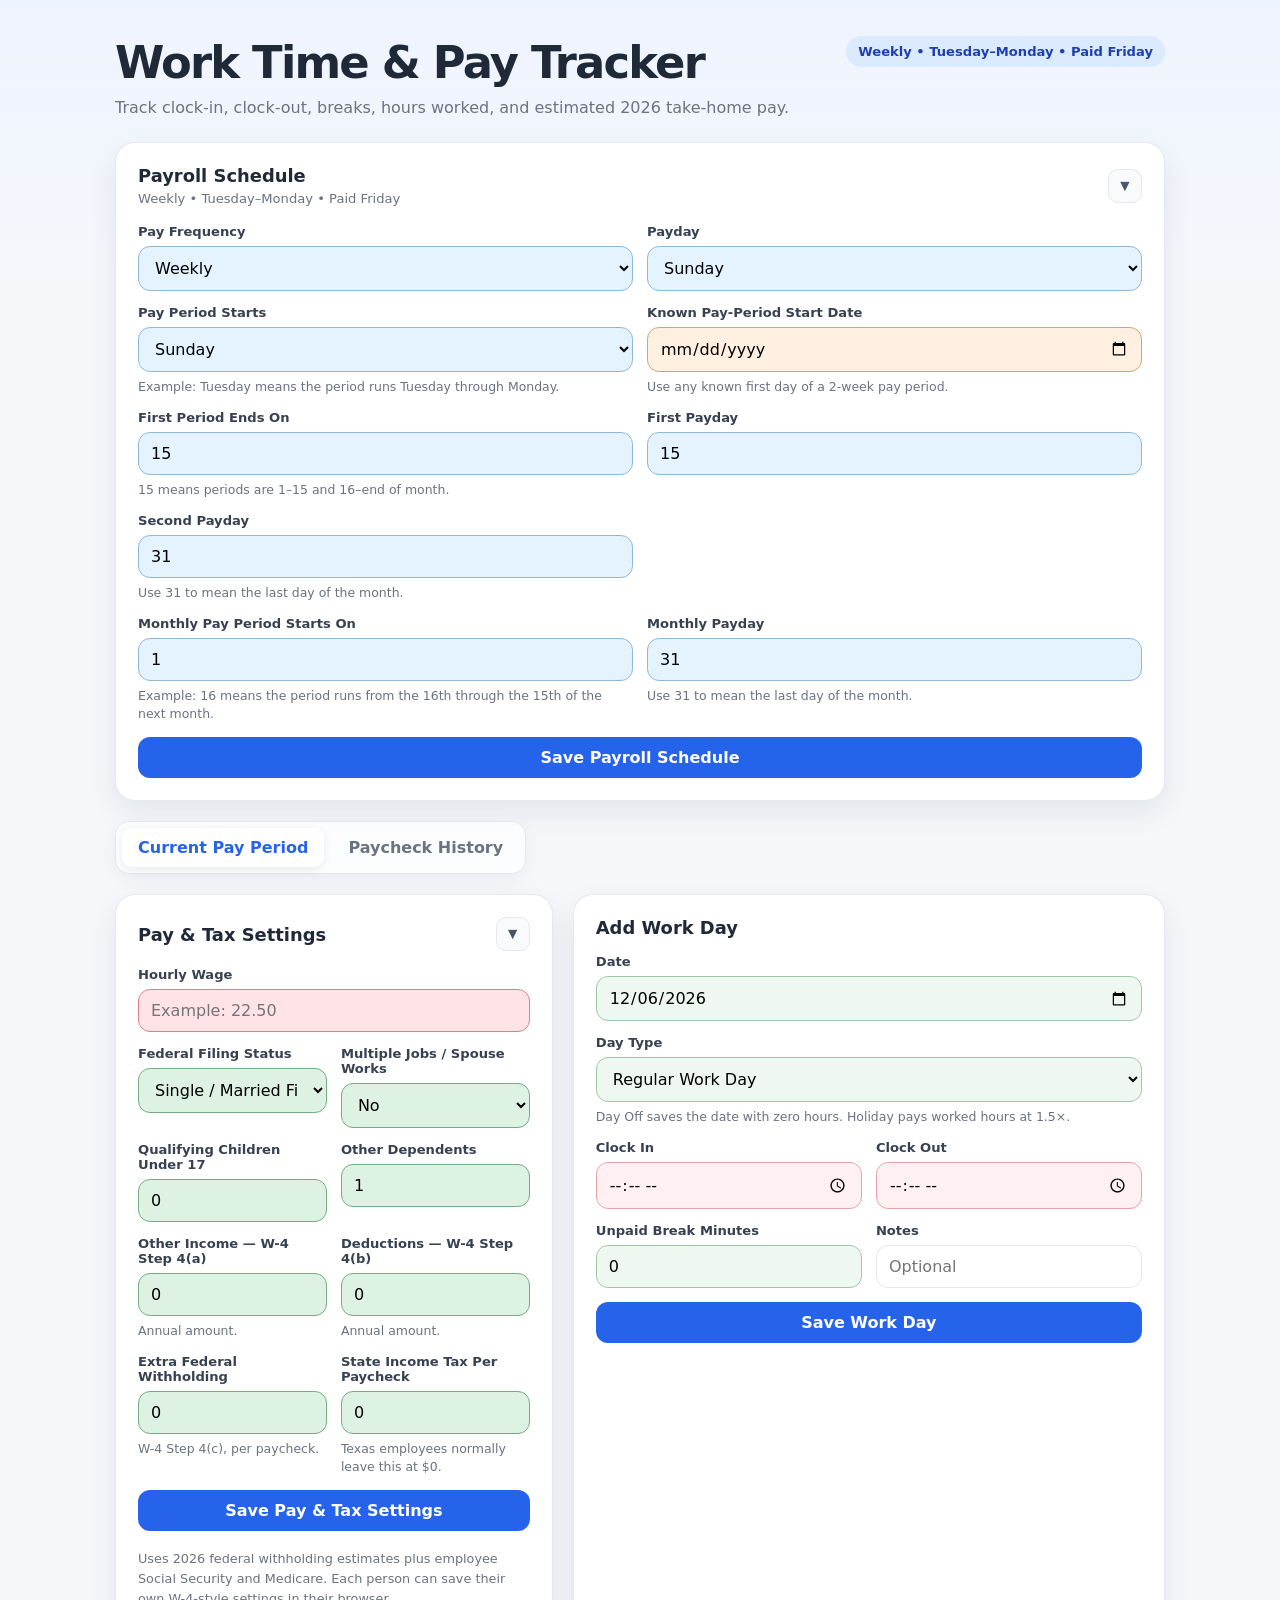
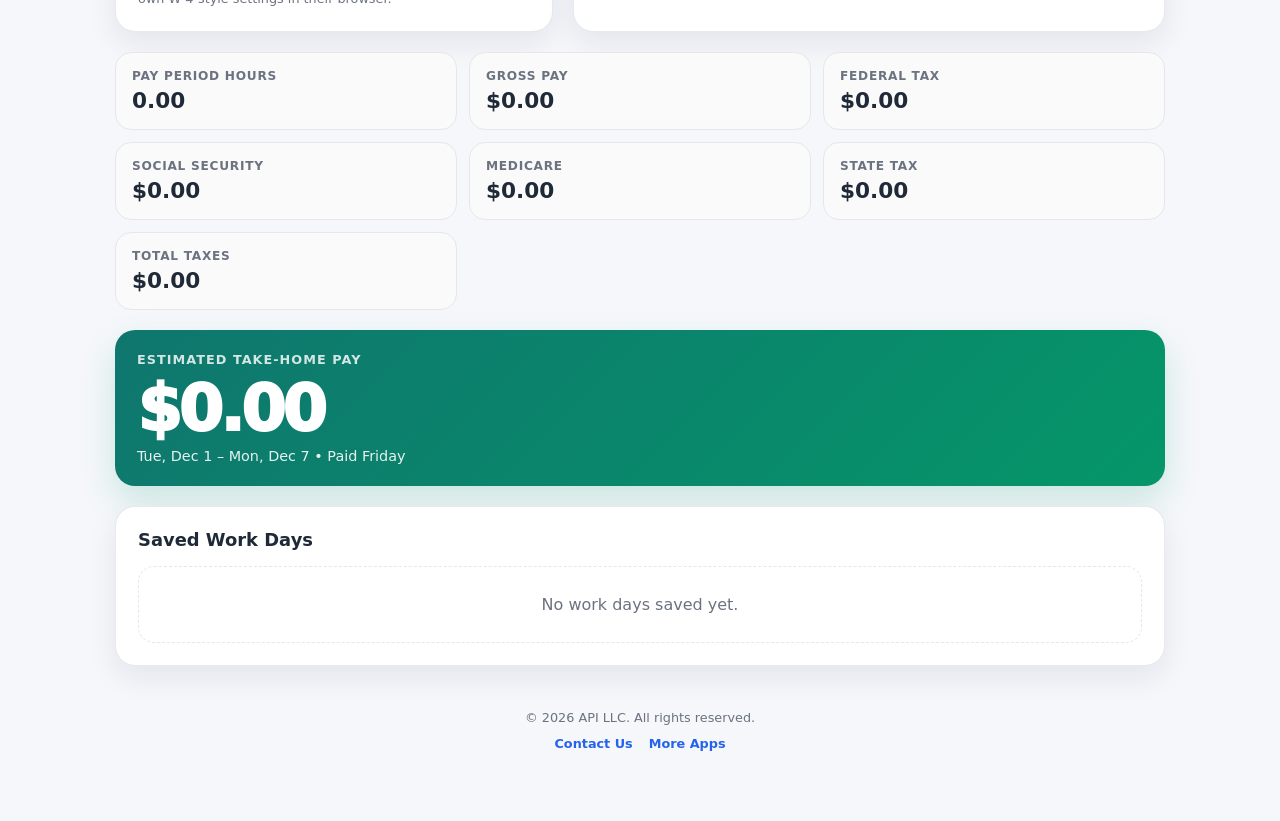
==== commit 5bdf49c3: "Add configurable payroll schedule and collapsible setup" ====
--- a/index.html
+++ b/index.html
@@ -3,10 +3,12 @@
 <head>
   <meta charset="UTF-8" />
   <meta name="viewport" content="width=device-width, initial-scale=1.0" />
-  <title>Work Time & Pay Tracker v10</title>
+  <title>Work Time & Pay Tracker v11</title>
   <link rel="stylesheet" href="styles.css">
+  <style>
+    .payroll-card{margin-bottom:20px}.section-subtitle{margin-top:4px;color:var(--muted);font-size:.82rem;line-height:1.35}.schedule-hidden{display:none!important}.schedule-field.is-empty{background:#fff0e1;border-color:#d9a36c}.schedule-field.is-filled{background:#e5f3ff;border-color:#8fb9d9}.badge{white-space:normal;max-width:440px}@media(max-width:520px){.payroll-card .card-heading{margin-bottom:12px}.payroll-card .field{margin-bottom:10px}.payroll-card .field-grid{gap:0}.payroll-card label{margin-bottom:5px}.payroll-card input,.payroll-card select{padding:10px 11px}.payroll-card .hint{margin-top:4px;font-size:.74rem}.section-subtitle{font-size:.76rem}}
+  </style>
 </head>
-
 <body>
   <main class="app">
     <div class="header">
@@ -14,8 +16,86 @@
         <h1>Work Time & Pay Tracker</h1>
         <p class="subtitle">Track clock-in, clock-out, breaks, hours worked, and estimated 2026 take-home pay.</p>
       </div>
-      <div class="badge">Tuesday payroll cycle • Paid Friday</div>
+      <div class="badge" id="payrollBadge">Weekly • Tuesday–Monday • Paid Friday</div>
     </div>
+
+    <section class="card payroll-card" id="payrollCard">
+      <div class="card-heading">
+        <div>
+          <h2>Payroll Schedule</h2>
+          <div class="section-subtitle" id="payrollSummary">Weekly • Tuesday–Monday • Paid Friday</div>
+        </div>
+        <button id="togglePayroll" class="collapse-btn" type="button" aria-expanded="true" aria-controls="payrollContent" title="Collapse or expand Payroll Schedule">▼</button>
+      </div>
+      <div id="payrollContent" class="collapsible-content">
+        <div class="field-grid">
+          <div class="field">
+            <label for="payFrequency">Pay Frequency</label>
+            <select id="payFrequency" class="required-field schedule-field">
+              <option value="weekly">Weekly</option>
+              <option value="biweekly">Biweekly — Every 2 Weeks</option>
+              <option value="semimonthly">Twice Monthly — Semi-monthly</option>
+              <option value="monthly">Monthly</option>
+            </select>
+          </div>
+          <div class="field frequency-weekly frequency-biweekly">
+            <label for="paydayWeekday">Payday</label>
+            <select id="paydayWeekday" class="required-field schedule-field">
+              <option value="0">Sunday</option><option value="1">Monday</option><option value="2">Tuesday</option><option value="3">Wednesday</option><option value="4">Thursday</option><option value="5">Friday</option><option value="6">Saturday</option>
+            </select>
+          </div>
+        </div>
+
+        <div class="field-grid frequency-weekly frequency-biweekly">
+          <div class="field">
+            <label for="periodStartWeekday">Pay Period Starts</label>
+            <select id="periodStartWeekday" class="required-field schedule-field">
+              <option value="0">Sunday</option><option value="1">Monday</option><option value="2">Tuesday</option><option value="3">Wednesday</option><option value="4">Thursday</option><option value="5">Friday</option><option value="6">Saturday</option>
+            </select>
+            <div class="hint">Example: Tuesday means the period runs Tuesday through Monday.</div>
+          </div>
+          <div class="field frequency-biweekly">
+            <label for="biweeklyAnchor">Known Pay-Period Start Date</label>
+            <input id="biweeklyAnchor" class="required-field schedule-field" type="date">
+            <div class="hint">Use any known first day of a 2-week pay period.</div>
+          </div>
+        </div>
+
+        <div class="field-grid frequency-semimonthly">
+          <div class="field">
+            <label for="semiSplitDay">First Period Ends On</label>
+            <input id="semiSplitDay" class="required-field schedule-field" type="number" min="1" max="27" step="1" value="15">
+            <div class="hint">15 means periods are 1–15 and 16–end of month.</div>
+          </div>
+          <div class="field">
+            <label for="semiPayday1">First Payday</label>
+            <input id="semiPayday1" class="required-field schedule-field" type="number" min="1" max="31" step="1" value="15">
+          </div>
+        </div>
+        <div class="field-grid frequency-semimonthly">
+          <div class="field">
+            <label for="semiPayday2">Second Payday</label>
+            <input id="semiPayday2" class="required-field schedule-field" type="number" min="1" max="31" step="1" value="31">
+            <div class="hint">Use 31 to mean the last day of the month.</div>
+          </div>
+        </div>
+
+        <div class="field-grid frequency-monthly">
+          <div class="field">
+            <label for="monthlyStartDay">Monthly Pay Period Starts On</label>
+            <input id="monthlyStartDay" class="required-field schedule-field" type="number" min="1" max="28" step="1" value="1">
+            <div class="hint">Example: 16 means the period runs from the 16th through the 15th of the next month.</div>
+          </div>
+          <div class="field">
+            <label for="monthlyPayday">Monthly Payday</label>
+            <input id="monthlyPayday" class="required-field schedule-field" type="number" min="1" max="31" step="1" value="31">
+            <div class="hint">Use 31 to mean the last day of the month.</div>
+          </div>
+        </div>
+
+        <button class="btn btn-primary" id="savePayroll">Save Payroll Schedule</button>
+      </div>
+    </section>
 
     <nav class="tabs" aria-label="Tracker sections">
       <button class="tab-btn active" data-tab="currentPanel">Current Pay Period</button>
@@ -29,46 +109,24 @@
             <h2>Pay & Tax Settings</h2>
             <button id="togglePayTax" class="collapse-btn" type="button" aria-expanded="true" aria-controls="payTaxContent" title="Collapse or expand Pay & Tax Settings">▼</button>
           </div>
-
           <div id="payTaxContent" class="collapsible-content">
-            <div class="field">
-              <label for="wage">Hourly Wage</label>
-              <input id="wage" class="required-field tax-field" type="number" min="0" step="0.01" placeholder="Example: 22.50">
+            <div class="field"><label for="wage">Hourly Wage</label><input id="wage" class="required-field tax-field" type="number" min="0" step="0.01" placeholder="Example: 22.50"></div>
+            <div class="field-grid">
+              <div class="field"><label for="filingStatus">Federal Filing Status</label><select id="filingStatus" class="required-field tax-field"><option value="single">Single / Married Filing Separately</option><option value="married">Married Filing Jointly</option><option value="head">Head of Household</option></select></div>
+              <div class="field"><label for="step2">Multiple Jobs / Spouse Works</label><select id="step2" class="required-field tax-field"><option value="no">No</option><option value="yes">Yes — W-4 Step 2(c)</option></select></div>
             </div>
-
-            <div class="field-grid">
-              <div class="field">
-                <label for="filingStatus">Federal Filing Status</label>
-                <select id="filingStatus" class="required-field tax-field">
-                  <option value="single">Single / Married Filing Separately</option>
-                  <option value="married">Married Filing Jointly</option>
-                  <option value="head">Head of Household</option>
-                </select>
-              </div>
-              <div class="field">
-                <label for="step2">Multiple Jobs / Spouse Works</label>
-                <select id="step2" class="required-field tax-field">
-                  <option value="no">No</option>
-                  <option value="yes">Yes — W-4 Step 2(c)</option>
-                </select>
-              </div>
-            </div>
-
             <div class="field-grid">
               <div class="field"><label for="qualifyingChildren">Qualifying Children Under 17</label><input id="qualifyingChildren" class="required-field tax-field" type="number" min="0" step="1" value="0"></div>
               <div class="field"><label for="otherDependents">Other Dependents</label><input id="otherDependents" class="required-field tax-field" type="number" min="0" step="1" value="0"></div>
             </div>
-
             <div class="field-grid">
               <div class="field"><label for="otherIncome">Other Income — W-4 Step 4(a)</label><input id="otherIncome" class="required-field tax-field" type="number" min="0" step="0.01" value="0"><div class="hint">Annual amount.</div></div>
               <div class="field"><label for="deductionsAmount">Deductions — W-4 Step 4(b)</label><input id="deductionsAmount" class="required-field tax-field" type="number" min="0" step="0.01" value="0"><div class="hint">Annual amount.</div></div>
             </div>
-
             <div class="field-grid">
               <div class="field"><label for="extraWithholding">Extra Federal Withholding</label><input id="extraWithholding" class="required-field tax-field" type="number" min="0" step="0.01" value="0"><div class="hint">W-4 Step 4(c), per paycheck.</div></div>
               <div class="field"><label for="stateWithholding">State Income Tax Per Paycheck</label><input id="stateWithholding" class="required-field tax-field" type="number" min="0" step="0.01" value="0"><div class="hint">Texas employees normally leave this at $0.</div></div>
             </div>
-
             <button class="btn btn-primary" id="saveSettings">Save Pay & Tax Settings</button>
             <div class="footer-note">Uses 2026 federal withholding estimates plus employee Social Security and Medicare. Each person can save their own W-4-style settings in their browser.</div>
           </div>
@@ -77,25 +135,13 @@
         <section class="card">
           <h2>Add Work Day</h2>
           <div class="field"><label for="workDate">Date</label><input id="workDate" class="required-field" type="date"></div>
-
           <div class="field">
             <label for="dayType">Day Type</label>
-            <select id="dayType" class="required-field">
-              <option value="regular">Regular Work Day</option>
-              <option value="dayOff">Day Off</option>
-              <option value="holiday">Holiday — Time & a Half (1.5×)</option>
-            </select>
+            <select id="dayType" class="required-field"><option value="regular">Regular Work Day</option><option value="dayOff">Day Off</option><option value="holiday">Holiday — Time & a Half (1.5×)</option></select>
             <div class="hint">Day Off saves the date with zero hours. Holiday pays worked hours at 1.5×.</div>
           </div>
-
-          <div class="field-grid">
-            <div class="field"><label for="clockIn">Clock In</label><input id="clockIn" class="required-field" type="time"></div>
-            <div class="field"><label for="clockOut">Clock Out</label><input id="clockOut" class="required-field" type="time"></div>
-          </div>
-          <div class="field-grid">
-            <div class="field"><label for="breakMinutes">Unpaid Break Minutes</label><input id="breakMinutes" class="required-field" type="number" min="0" step="1" value="0"></div>
-            <div class="field"><label for="notes">Notes</label><input id="notes" class="required-field" type="text" placeholder="Optional"></div>
-          </div>
+          <div class="field-grid"><div class="field"><label for="clockIn">Clock In</label><input id="clockIn" class="required-field" type="time"></div><div class="field"><label for="clockOut">Clock Out</label><input id="clockOut" class="required-field" type="time"></div></div>
+          <div class="field-grid"><div class="field"><label for="breakMinutes">Unpaid Break Minutes</label><input id="breakMinutes" class="required-field" type="number" min="0" step="1" value="0"></div><div class="field"><label for="notes">Notes</label><input id="notes" class="required-field" type="text" placeholder="Optional"></div></div>
           <button class="btn btn-primary" id="addEntry">Save Work Day</button>
         </section>
       </div>
@@ -110,16 +156,15 @@
         <div class="summary-box"><div class="label">Total Taxes</div><div class="value" id="deductions">$0.00</div></div>
       </section>
 
-      <section class="take-home"><div class="small">Estimated Take-Home Pay</div><div class="amount" id="takeHomePay">$0.00</div><div class="detail" id="periodLabel">Current Tuesday–Monday pay period</div></section>
+      <section class="take-home"><div class="small">Estimated Take-Home Pay</div><div class="amount" id="takeHomePay">$0.00</div><div class="detail" id="periodLabel">Current pay period</div></section>
       <section class="card entries"><h2>Saved Work Days</h2><div id="entriesList"></div></section>
     </section>
 
-    <section id="historyPanel" class="tab-panel">
-      <section class="card"><h2>Previous Paychecks</h2><p class="subtitle" style="margin-bottom:18px;">Prior payroll periods are kept here automatically from the same saved work entries.</p><div id="historyList" class="history-grid"></div></section>
-    </section>
+    <section id="historyPanel" class="tab-panel"><section class="card"><h2>Previous Paychecks</h2><p class="subtitle" style="margin-bottom:18px;">Prior payroll periods are kept here automatically from the same saved work entries.</p><div id="historyList" class="history-grid"></div></section></section>
 
-    <footer class="site-footer"><div>© 2026 API LLC. All rights reserved.</div><div class="footer-links"><a href="#" onclick="return false;" aria-label="Contact Us">Contact Us</a><a href="#" onclick="return false;" aria-label="More Apps">More Apps</a></div></footer>
+    <footer class="site-footer"><div>© 2026 API LLC. All rights reserved.</div><div class="footer-links"><a href="#" onclick="return false;">Contact Us</a><a href="#" onclick="return false;">More Apps</a></div></footer>
   </main>
   <script src="app.js"></script>
+  <script src="payroll.js"></script>
 </body>
 </html>
--- a/styles.css
+++ b/styles.css
@@ -1 +1,520 @@
-:root{--bg:#f5f7fb;--card:#fff;--text:#1f2937;--muted:#6b7280;--border:#e5e7eb;--accent:#2563eb;--accent-dark:#1d4ed8;--success:#059669;--danger:#dc2626;--shadow:0 12px 30px rgba(15,23,42,.08)}*{box-sizing:border-box}body{margin:0;font-family:Inter,ui-sans-serif,system-ui,-apple-system,BlinkMacSystemFont,"Segoe UI",sans-serif;background:linear-gradient(180deg,#eef4ff 0%,var(--bg) 280px);color:var(--text)}.app{width:min(1050px,calc(100% - 28px));margin:36px auto 60px}.header{display:flex;justify-content:space-between;gap:20px;align-items:flex-start;margin-bottom:22px}h1{margin:0;font-size:clamp(1.9rem,4vw,2.8rem);letter-spacing:-.04em}.subtitle{margin:7px 0 0;color:var(--muted);line-height:1.5}.badge{background:#dbeafe;color:#1e40af;border-radius:999px;padding:8px 12px;font-weight:700;font-size:.82rem;white-space:nowrap}.grid{display:grid;grid-template-columns:.85fr 1.15fr;gap:20px}.card{background:var(--card);border:1px solid rgba(229,231,235,.9);border-radius:20px;box-shadow:var(--shadow);padding:22px}.card h2{margin:0 0 16px;font-size:1.12rem}.card-heading{display:flex;align-items:center;justify-content:space-between;gap:12px;margin-bottom:16px}.card-heading h2{margin:0}.collapse-btn{width:34px;height:34px;border:1px solid var(--border);background:#f8fafc;color:#475569;border-radius:10px;cursor:pointer;display:inline-flex;align-items:center;justify-content:center;font-size:1rem;font-weight:900;transition:transform .2s ease,background .2s ease}.collapse-btn:hover{background:#eef2f7}.collapse-btn.collapsed{transform:rotate(-90deg)}.collapsible-content{overflow:hidden}.collapsible-content.hidden{display:none}.field-grid{display:grid;grid-template-columns:repeat(2,minmax(0,1fr));gap:14px}.field{margin-bottom:14px}label{display:block;font-size:.82rem;font-weight:700;color:#374151;margin-bottom:7px}input,select{width:100%;padding:11px 12px;border:1px solid var(--border);border-radius:12px;font:inherit;outline:none;transition:.2s border-color,.2s box-shadow;background:#fff}input:focus,select:focus{border-color:#93c5fd;box-shadow:0 0 0 4px rgba(59,130,246,.12)}.required-field.is-empty{background:#fff1f2;border-color:#e7a3aa}.required-field.is-filled{background:#eef8f1;border-color:#9fc8aa}.required-field.is-empty:focus{border-color:#d97783;box-shadow:0 0 0 4px rgba(217,119,131,.12)}.required-field.is-filled:focus{border-color:#78ae87;box-shadow:0 0 0 4px rgba(120,174,135,.12)}.tax-field.is-empty{background:#ffe3e6;border-color:#df7f89}.tax-field.is-filled{background:#def2e3;border-color:#73ad82}.tax-field.is-empty:focus{border-color:#c85f6b;box-shadow:0 0 0 4px rgba(200,95,107,.14)}.tax-field.is-filled:focus{border-color:#5c9670;box-shadow:0 0 0 4px rgba(92,150,112,.14)}#notes.is-empty{background:#fff;border-color:var(--border)}.hint{font-size:.78rem;color:var(--muted);line-height:1.45;margin-top:6px}.btn{border:0;border-radius:12px;padding:11px 15px;font:inherit;font-weight:800;cursor:pointer;transition:.2s transform,.2s background}.btn:hover{transform:translateY(-1px)}.btn-primary{background:var(--accent);color:#fff;width:100%}.btn-primary:hover{background:var(--accent-dark)}.btn-light{background:#f3f4f6;color:#374151}.summary{display:grid;grid-template-columns:repeat(3,minmax(0,1fr));gap:12px;margin-top:20px}.summary-box{border:1px solid var(--border);border-radius:16px;padding:16px;background:#fafafa}.summary-box .label{color:var(--muted);font-size:.76rem;text-transform:uppercase;letter-spacing:.06em;font-weight:800}.summary-box .value{margin-top:5px;font-size:1.35rem;font-weight:900}.take-home{margin-top:20px;border-radius:20px;padding:22px;background:linear-gradient(135deg,#0f766e,#059669);color:#fff;box-shadow:0 15px 35px rgba(5,150,105,.18)}.take-home .small{opacity:.82;font-size:.8rem;text-transform:uppercase;letter-spacing:.08em;font-weight:800}.take-home .amount{font-size:clamp(2.2rem,7vw,4rem);font-weight:950;letter-spacing:-.05em;margin:5px 0 2px}.take-home .detail{opacity:.9;font-size:.9rem}.entries{margin-top:20px}.entry{border:1px solid var(--border);border-radius:16px;padding:15px;margin-top:10px;display:grid;grid-template-columns:1fr auto;gap:12px;align-items:center}.entry-title{font-weight:900;margin-bottom:4px}.entry-meta{color:var(--muted);font-size:.84rem;line-height:1.45}.entry-pay{text-align:right;font-weight:900;white-space:nowrap}.entry-actions{display:flex;gap:14px;margin-top:5px}.edit,.delete{background:transparent;border:0;font-weight:800;cursor:pointer;padding:5px 0}.edit{color:var(--accent)}.delete{color:var(--danger)}.empty{color:var(--muted);text-align:center;padding:28px 10px;border:1px dashed var(--border);border-radius:16px}.footer-note{margin-top:18px;font-size:.8rem;color:var(--muted);line-height:1.55}.tabs{display:flex;gap:8px;margin-bottom:20px;background:rgba(255,255,255,.72);border:1px solid var(--border);border-radius:14px;padding:6px;width:fit-content;box-shadow:0 6px 18px rgba(15,23,42,.05)}.tab-btn{border:0;background:transparent;color:var(--muted);font:inherit;font-weight:800;padding:10px 16px;border-radius:10px;cursor:pointer}.tab-btn.active{background:var(--card);color:var(--accent);box-shadow:0 3px 10px rgba(15,23,42,.08)}.tab-panel{display:none}.tab-panel.active{display:block}.history-grid{display:grid;gap:14px}.history-card{border:1px solid var(--border);background:#fff;border-radius:18px;padding:18px}.history-head{display:flex;justify-content:space-between;gap:16px;align-items:flex-start;margin-bottom:12px}.history-title{font-weight:900;font-size:1rem}.history-subtitle{color:var(--muted);font-size:.82rem;margin-top:3px}.history-pay{font-size:1.35rem;font-weight:950;white-space:nowrap;color:var(--success)}.history-stats{display:grid;grid-template-columns:repeat(4,minmax(0,1fr));gap:10px;margin-top:12px}.history-stat{background:#f8fafc;border:1px solid var(--border);border-radius:12px;padding:10px}.history-stat span{display:block;color:var(--muted);font-size:.72rem;font-weight:800;text-transform:uppercase;letter-spacing:.04em;margin-bottom:3px}.history-stat strong{font-size:.95rem}.history-days{margin-top:12px;border-top:1px solid var(--border);padding-top:10px;color:var(--muted);font-size:.82rem;line-height:1.65}.site-footer{margin-top:24px;padding:18px 10px 6px;text-align:center;color:var(--muted);font-size:.8rem;line-height:1.6}.site-footer .footer-links{display:flex;justify-content:center;gap:16px;flex-wrap:wrap;margin-top:6px}.site-footer a{color:var(--accent);text-decoration:none;font-weight:700}.site-footer a:hover{text-decoration:underline}@media(max-width:800px){.grid{grid-template-columns:1fr}.header{flex-direction:column}}@media(max-width:650px){.history-stats{grid-template-columns:repeat(2,minmax(0,1fr))}.history-head{flex-direction:column}.history-pay{text-align:left}}@media(max-width:520px){.field-grid,.summary{grid-template-columns:1fr}.app{margin-top:18px}.card{padding:16px;border-radius:16px}#payTaxCard .card-heading{margin-bottom:12px}#payTaxCard .field{margin-bottom:10px}#payTaxCard .field-grid{gap:0}#payTaxCard label{margin-bottom:5px}#payTaxCard input,#payTaxCard select{padding:10px 11px}#payTaxCard .hint{margin-top:4px;font-size:.74rem}#payTaxCard .footer-note{margin-top:12px}.tabs{width:100%}.tab-btn{flex:1;padding:10px 8px}.header{gap:12px;margin-bottom:18px}}+:root {
+      --bg: #f5f7fb;
+      --card: #ffffff;
+      --text: #1f2937;
+      --muted: #6b7280;
+      --border: #e5e7eb;
+      --accent: #2563eb;
+      --accent-dark: #1d4ed8;
+      --success: #059669;
+      --danger: #dc2626;
+      --shadow: 0 12px 30px rgba(15, 23, 42, 0.08);
+    }
+
+    * { box-sizing: border-box; }
+
+    body {
+      margin: 0;
+      font-family: Inter, ui-sans-serif, system-ui, -apple-system, BlinkMacSystemFont, "Segoe UI", sans-serif;
+      background: linear-gradient(180deg, #eef4ff 0%, var(--bg) 280px);
+      color: var(--text);
+    }
+
+    .app {
+      width: min(1050px, calc(100% - 28px));
+      margin: 36px auto 60px;
+    }
+
+    .header {
+      display: flex;
+      justify-content: space-between;
+      gap: 20px;
+      align-items: flex-start;
+      margin-bottom: 22px;
+    }
+
+    h1 {
+      margin: 0;
+      font-size: clamp(1.9rem, 4vw, 2.8rem);
+      letter-spacing: -0.04em;
+    }
+
+    .subtitle {
+      margin: 7px 0 0;
+      color: var(--muted);
+      line-height: 1.5;
+    }
+
+    .badge {
+      background: #dbeafe;
+      color: #1e40af;
+      border-radius: 999px;
+      padding: 8px 12px;
+      font-weight: 700;
+      font-size: .82rem;
+      white-space: nowrap;
+    }
+
+    .grid {
+      display: grid;
+      grid-template-columns: 0.85fr 1.15fr;
+      gap: 20px;
+    }
+
+    .card {
+      background: var(--card);
+      border: 1px solid rgba(229,231,235,.9);
+      border-radius: 20px;
+      box-shadow: var(--shadow);
+      padding: 22px;
+    }
+
+    .card h2 {
+      margin: 0 0 16px;
+      font-size: 1.12rem;
+    }
+
+    .card-heading {
+      display: flex;
+      align-items: center;
+      justify-content: space-between;
+      gap: 12px;
+      margin-bottom: 16px;
+    }
+
+    .card-heading h2 {
+      margin: 0;
+    }
+
+    .collapse-btn {
+      width: 34px;
+      height: 34px;
+      border: 1px solid var(--border);
+      background: #f8fafc;
+      color: #475569;
+      border-radius: 10px;
+      cursor: pointer;
+      display: inline-flex;
+      align-items: center;
+      justify-content: center;
+      font-size: 1rem;
+      font-weight: 900;
+      transition: transform .2s ease, background .2s ease;
+    }
+
+    .collapse-btn:hover {
+      background: #eef2f7;
+    }
+
+    .collapse-btn.collapsed {
+      transform: rotate(-90deg);
+    }
+
+    .collapsible-content {
+      overflow: hidden;
+    }
+
+    .collapsible-content.hidden {
+      display: none;
+    }
+
+    .field-grid {
+      display: grid;
+      grid-template-columns: repeat(2, minmax(0,1fr));
+      gap: 14px;
+    }
+
+    .field { margin-bottom: 14px; }
+
+    label {
+      display: block;
+      font-size: .82rem;
+      font-weight: 700;
+      color: #374151;
+      margin-bottom: 7px;
+    }
+
+    input, select {
+      width: 100%;
+      padding: 11px 12px;
+      border: 1px solid var(--border);
+      border-radius: 12px;
+      font: inherit;
+      outline: none;
+      transition: .2s border-color, .2s box-shadow;
+      background: #fff;
+    }
+
+    input:focus, select:focus {
+      border-color: #93c5fd;
+      box-shadow: 0 0 0 4px rgba(59,130,246,.12);
+    }
+
+    .required-field.is-empty {
+      background: #fff1f2;
+      border-color: #e7a3aa;
+    }
+
+    .required-field.is-filled {
+      background: #eef8f1;
+      border-color: #9fc8aa;
+    }
+
+    .required-field.is-empty:focus {
+      border-color: #d97783;
+      box-shadow: 0 0 0 4px rgba(217,119,131,.12);
+    }
+
+    .required-field.is-filled:focus {
+      border-color: #78ae87;
+      box-shadow: 0 0 0 4px rgba(120,174,135,.12);
+    }
+
+    .tax-field.is-empty {
+      background: #ffe3e6;
+      border-color: #df7f89;
+    }
+
+    .tax-field.is-filled {
+      background: #def2e3;
+      border-color: #73ad82;
+    }
+
+    .tax-field.is-empty:focus {
+      border-color: #c85f6b;
+      box-shadow: 0 0 0 4px rgba(200,95,107,.14);
+    }
+
+    .tax-field.is-filled:focus {
+      border-color: #5c9670;
+      box-shadow: 0 0 0 4px rgba(92,150,112,.14);
+    }
+
+    #notes.is-empty {
+      background: #ffffff;
+      border-color: var(--border);
+    }
+
+    .hint {
+      font-size: .78rem;
+      color: var(--muted);
+      line-height: 1.45;
+      margin-top: 6px;
+    }
+
+    .btn {
+      border: 0;
+      border-radius: 12px;
+      padding: 11px 15px;
+      font: inherit;
+      font-weight: 800;
+      cursor: pointer;
+      transition: .2s transform, .2s background;
+    }
+
+    .btn:hover { transform: translateY(-1px); }
+
+    .btn-primary {
+      background: var(--accent);
+      color: #fff;
+      width: 100%;
+    }
+
+    .btn-primary:hover { background: var(--accent-dark); }
+
+    .btn-light {
+      background: #f3f4f6;
+      color: #374151;
+    }
+
+    .summary {
+      display: grid;
+      grid-template-columns: repeat(3, minmax(0, 1fr));
+      gap: 12px;
+      margin-top: 20px;
+    }
+
+    .summary-box {
+      border: 1px solid var(--border);
+      border-radius: 16px;
+      padding: 16px;
+      background: #fafafa;
+    }
+
+    .summary-box .label {
+      color: var(--muted);
+      font-size: .76rem;
+      text-transform: uppercase;
+      letter-spacing: .06em;
+      font-weight: 800;
+    }
+
+    .summary-box .value {
+      margin-top: 5px;
+      font-size: 1.35rem;
+      font-weight: 900;
+    }
+
+    .take-home {
+      margin-top: 20px;
+      border-radius: 20px;
+      padding: 22px;
+      background: linear-gradient(135deg, #0f766e, #059669);
+      color: white;
+      box-shadow: 0 15px 35px rgba(5,150,105,.18);
+    }
+
+    .take-home .small {
+      opacity: .82;
+      font-size: .8rem;
+      text-transform: uppercase;
+      letter-spacing: .08em;
+      font-weight: 800;
+    }
+
+    .take-home .amount {
+      font-size: clamp(2.2rem, 7vw, 4rem);
+      font-weight: 950;
+      letter-spacing: -.05em;
+      margin: 5px 0 2px;
+    }
+
+    .take-home .detail {
+      opacity: .9;
+      font-size: .9rem;
+    }
+
+    .entries {
+      margin-top: 20px;
+    }
+
+    .entry {
+      border: 1px solid var(--border);
+      border-radius: 16px;
+      padding: 15px;
+      margin-top: 10px;
+      display: grid;
+      grid-template-columns: 1fr auto;
+      gap: 12px;
+      align-items: center;
+    }
+
+    .entry-title {
+      font-weight: 900;
+      margin-bottom: 4px;
+    }
+
+    .entry-meta {
+      color: var(--muted);
+      font-size: .84rem;
+      line-height: 1.45;
+    }
+
+    .entry-pay {
+      text-align: right;
+      font-weight: 900;
+      white-space: nowrap;
+    }
+
+    .entry-actions {
+      display: flex;
+      gap: 14px;
+      margin-top: 5px;
+    }
+
+    .edit,
+    .delete {
+      background: transparent;
+      border: 0;
+      font-weight: 800;
+      cursor: pointer;
+      padding: 5px 0;
+    }
+
+    .edit { color: var(--accent); }
+    .delete { color: var(--danger); }
+
+    .day-type-badge {
+      display: inline-block;
+      margin-left: 6px;
+      padding: 3px 7px;
+      border-radius: 999px;
+      background: #eef2f7;
+      color: #475569;
+      font-size: .68rem;
+      font-weight: 800;
+      vertical-align: middle;
+    }
+
+    .holiday-entry {
+      border-color: #d5b875;
+      background: #fffdf6;
+    }
+
+    .holiday-entry .day-type-badge {
+      background: #f8edcc;
+      color: #7a5a12;
+    }
+
+    .day-off-entry { background: #f8fafc; }
+
+    .day-off-entry .day-type-badge {
+      background: #e5e7eb;
+      color: #4b5563;
+    }
+
+    input:disabled {
+      background: #f3f4f6;
+      color: #9ca3af;
+      cursor: not-allowed;
+    }
+
+    .empty {
+      color: var(--muted);
+      text-align: center;
+      padding: 28px 10px;
+      border: 1px dashed var(--border);
+      border-radius: 16px;
+    }
+
+    .footer-note {
+      margin-top: 18px;
+      font-size: .8rem;
+      color: var(--muted);
+      line-height: 1.55;
+    }
+
+    .tabs {
+      display: flex;
+      gap: 8px;
+      margin-bottom: 20px;
+      background: rgba(255,255,255,.72);
+      border: 1px solid var(--border);
+      border-radius: 14px;
+      padding: 6px;
+      width: fit-content;
+      box-shadow: 0 6px 18px rgba(15,23,42,.05);
+    }
+
+    .tab-btn {
+      border: 0;
+      background: transparent;
+      color: var(--muted);
+      font: inherit;
+      font-weight: 800;
+      padding: 10px 16px;
+      border-radius: 10px;
+      cursor: pointer;
+    }
+
+    .tab-btn.active {
+      background: var(--card);
+      color: var(--accent);
+      box-shadow: 0 3px 10px rgba(15,23,42,.08);
+    }
+
+    .tab-panel { display: none; }
+    .tab-panel.active { display: block; }
+
+    .history-grid { display: grid; gap: 14px; }
+
+    .history-card {
+      border: 1px solid var(--border);
+      background: #fff;
+      border-radius: 18px;
+      padding: 18px;
+    }
+
+    .history-head {
+      display: flex;
+      justify-content: space-between;
+      gap: 16px;
+      align-items: flex-start;
+      margin-bottom: 12px;
+    }
+
+    .history-title { font-weight: 900; font-size: 1rem; }
+    .history-subtitle { color: var(--muted); font-size: .82rem; margin-top: 3px; }
+    .history-pay { font-size: 1.35rem; font-weight: 950; white-space: nowrap; color: var(--success); }
+
+    .history-stats {
+      display: grid;
+      grid-template-columns: repeat(4, minmax(0, 1fr));
+      gap: 10px;
+      margin-top: 12px;
+    }
+
+    .history-stat {
+      background: #f8fafc;
+      border: 1px solid var(--border);
+      border-radius: 12px;
+      padding: 10px;
+    }
+
+    .history-stat span {
+      display: block;
+      color: var(--muted);
+      font-size: .72rem;
+      font-weight: 800;
+      text-transform: uppercase;
+      letter-spacing: .04em;
+      margin-bottom: 3px;
+    }
+
+    .history-stat strong { font-size: .95rem; }
+
+    .history-days {
+      margin-top: 12px;
+      border-top: 1px solid var(--border);
+      padding-top: 10px;
+      color: var(--muted);
+      font-size: .82rem;
+      line-height: 1.65;
+    }
+
+    .site-footer {
+      margin-top: 24px;
+      padding: 18px 10px 6px;
+      text-align: center;
+      color: var(--muted);
+      font-size: .8rem;
+      line-height: 1.6;
+    }
+
+    .site-footer .footer-links {
+      display: flex;
+      justify-content: center;
+      gap: 16px;
+      flex-wrap: wrap;
+      margin-top: 6px;
+    }
+
+    .site-footer a { color: var(--accent); text-decoration: none; font-weight: 700; }
+    .site-footer a:hover { text-decoration: underline; }
+
+    @media (max-width: 800px) {
+      .grid { grid-template-columns: 1fr; }
+      .header { flex-direction: column; }
+    }
+
+    @media (max-width: 650px) {
+      .history-stats { grid-template-columns: repeat(2, minmax(0, 1fr)); }
+      .history-head { flex-direction: column; }
+      .history-pay { text-align: left; }
+    }
+
+    @media (max-width: 520px) {
+      .field-grid, .summary { grid-template-columns: 1fr; }
+      .app { margin-top: 18px; }
+      .card { padding: 16px; border-radius: 16px; }
+      #payTaxCard .card-heading { margin-bottom: 12px; }
+      #payTaxCard .field { margin-bottom: 10px; }
+      #payTaxCard .field-grid { gap: 0; }
+      #payTaxCard label { margin-bottom: 5px; }
+      #payTaxCard input, #payTaxCard select { padding: 10px 11px; }
+      #payTaxCard .hint { margin-top: 4px; font-size: .74rem; }
+      #payTaxCard .footer-note { margin-top: 12px; }
+      .tabs { width: 100%; }
+      .tab-btn { flex: 1; padding: 10px 8px; }
+      .header { gap: 12px; margin-bottom: 18px; }
+    }
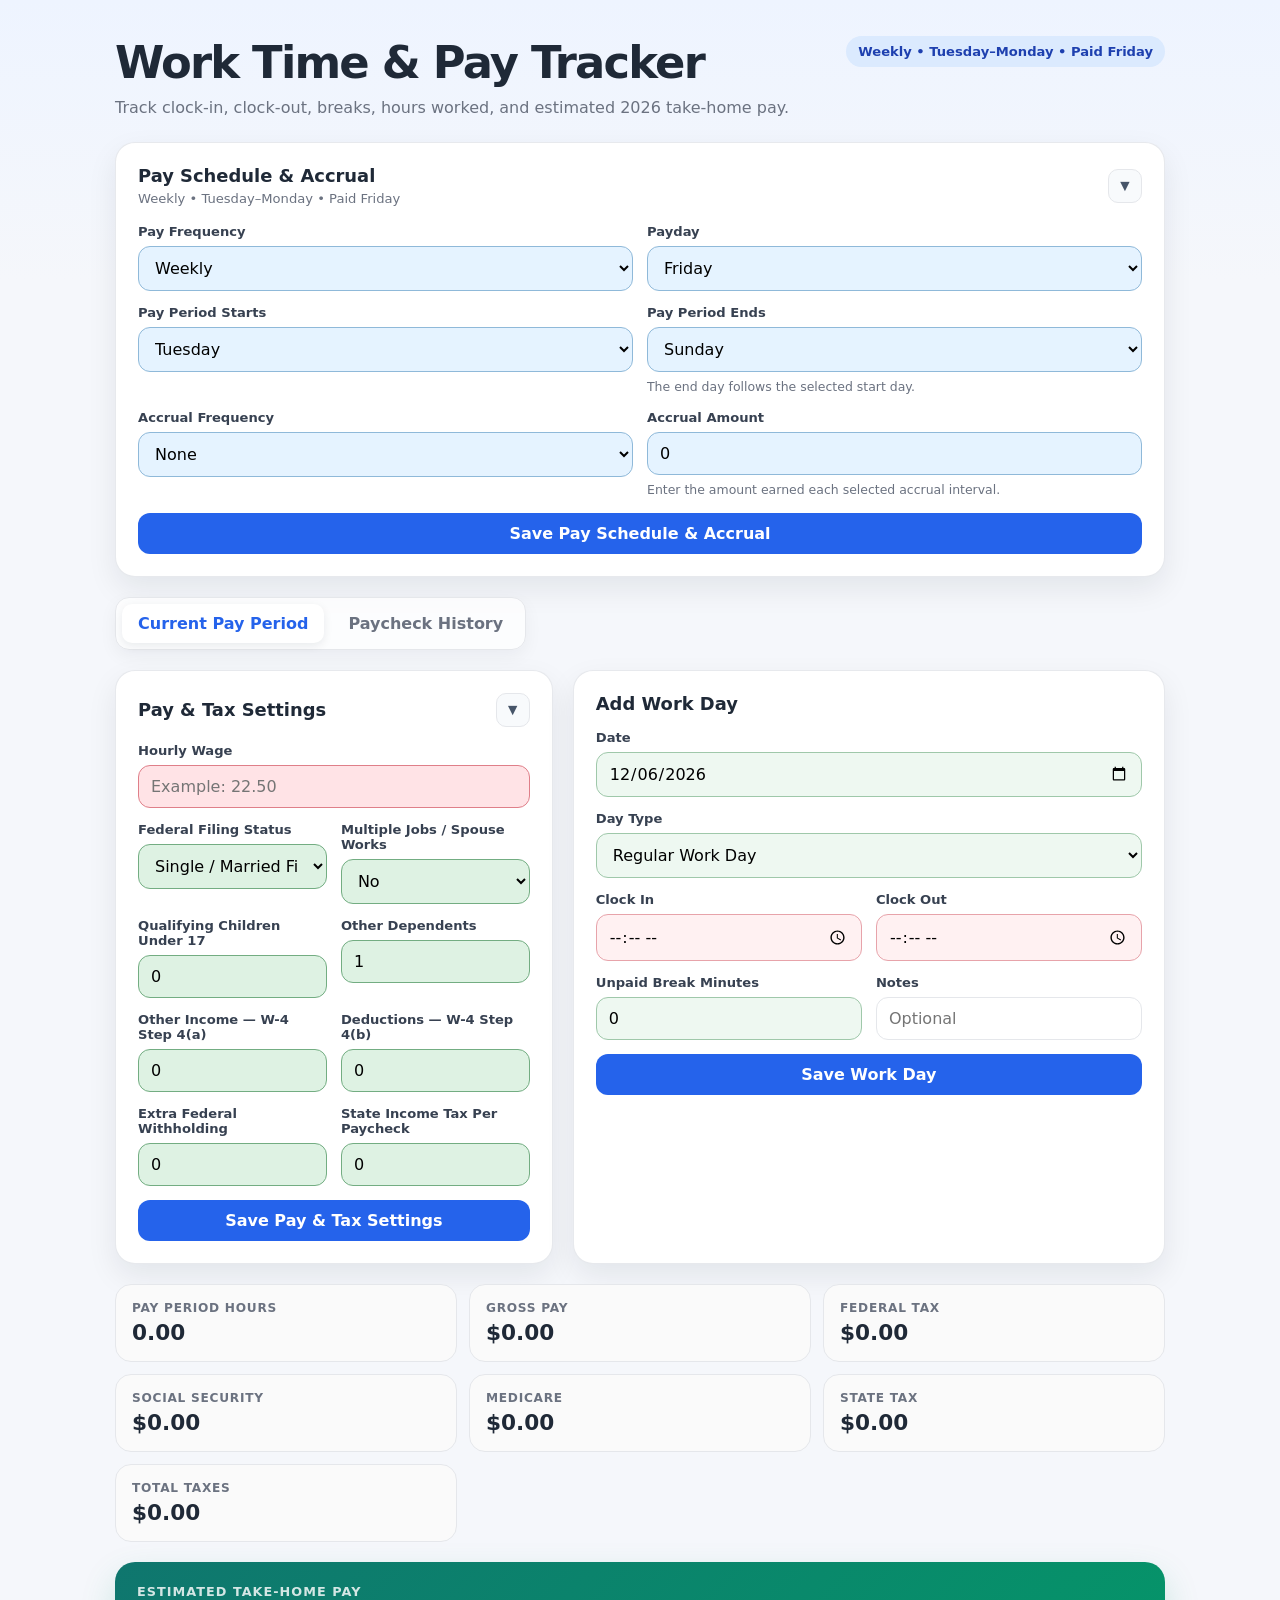
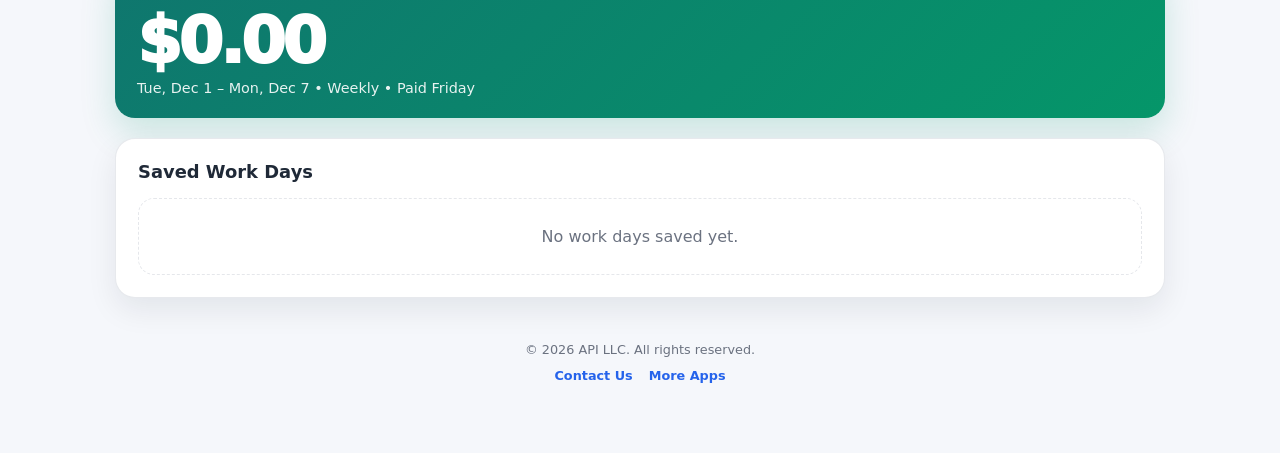
==== commit c52577ea: "Add pay period end and accrual controls" ====
--- a/index.html
+++ b/index.html
@@ -3,7 +3,7 @@
 <head>
   <meta charset="UTF-8" />
   <meta name="viewport" content="width=device-width, initial-scale=1.0" />
-  <title>Work Time & Pay Tracker v11</title>
+  <title>Work Time & Pay Tracker v12</title>
   <link rel="stylesheet" href="styles.css">
   <style>
     .payroll-card{margin-bottom:20px}.section-subtitle{margin-top:4px;color:var(--muted);font-size:.82rem;line-height:1.35}.schedule-hidden{display:none!important}.schedule-field.is-empty{background:#fff0e1;border-color:#d9a36c}.schedule-field.is-filled{background:#e5f3ff;border-color:#8fb9d9}.badge{white-space:normal;max-width:440px}@media(max-width:520px){.payroll-card .card-heading{margin-bottom:12px}.payroll-card .field{margin-bottom:10px}.payroll-card .field-grid{gap:0}.payroll-card label{margin-bottom:5px}.payroll-card input,.payroll-card select{padding:10px 11px}.payroll-card .hint{margin-top:4px;font-size:.74rem}.section-subtitle{font-size:.76rem}}
@@ -11,160 +11,22 @@
 </head>
 <body>
   <main class="app">
-    <div class="header">
-      <div>
-        <h1>Work Time & Pay Tracker</h1>
-        <p class="subtitle">Track clock-in, clock-out, breaks, hours worked, and estimated 2026 take-home pay.</p>
-      </div>
-      <div class="badge" id="payrollBadge">Weekly • Tuesday–Monday • Paid Friday</div>
-    </div>
-
+    <div class="header"><div><h1>Work Time & Pay Tracker</h1><p class="subtitle">Track clock-in, clock-out, breaks, hours worked, and estimated 2026 take-home pay.</p></div><div class="badge" id="payrollBadge">Weekly • Tuesday–Monday • Paid Friday</div></div>
     <section class="card payroll-card" id="payrollCard">
-      <div class="card-heading">
-        <div>
-          <h2>Payroll Schedule</h2>
-          <div class="section-subtitle" id="payrollSummary">Weekly • Tuesday–Monday • Paid Friday</div>
-        </div>
-        <button id="togglePayroll" class="collapse-btn" type="button" aria-expanded="true" aria-controls="payrollContent" title="Collapse or expand Payroll Schedule">▼</button>
-      </div>
+      <div class="card-heading"><div><h2>Pay Schedule & Accrual</h2><div class="section-subtitle" id="payrollSummary">Weekly • Tuesday–Monday • Paid Friday</div></div><button id="togglePayroll" class="collapse-btn" type="button" aria-expanded="true" aria-controls="payrollContent" title="Collapse or expand Pay Schedule & Accrual">▼</button></div>
       <div id="payrollContent" class="collapsible-content">
-        <div class="field-grid">
-          <div class="field">
-            <label for="payFrequency">Pay Frequency</label>
-            <select id="payFrequency" class="required-field schedule-field">
-              <option value="weekly">Weekly</option>
-              <option value="biweekly">Biweekly — Every 2 Weeks</option>
-              <option value="semimonthly">Twice Monthly — Semi-monthly</option>
-              <option value="monthly">Monthly</option>
-            </select>
-          </div>
-          <div class="field frequency-weekly frequency-biweekly">
-            <label for="paydayWeekday">Payday</label>
-            <select id="paydayWeekday" class="required-field schedule-field">
-              <option value="0">Sunday</option><option value="1">Monday</option><option value="2">Tuesday</option><option value="3">Wednesday</option><option value="4">Thursday</option><option value="5">Friday</option><option value="6">Saturday</option>
-            </select>
-          </div>
-        </div>
-
-        <div class="field-grid frequency-weekly frequency-biweekly">
-          <div class="field">
-            <label for="periodStartWeekday">Pay Period Starts</label>
-            <select id="periodStartWeekday" class="required-field schedule-field">
-              <option value="0">Sunday</option><option value="1">Monday</option><option value="2">Tuesday</option><option value="3">Wednesday</option><option value="4">Thursday</option><option value="5">Friday</option><option value="6">Saturday</option>
-            </select>
-            <div class="hint">Example: Tuesday means the period runs Tuesday through Monday.</div>
-          </div>
-          <div class="field frequency-biweekly">
-            <label for="biweeklyAnchor">Known Pay-Period Start Date</label>
-            <input id="biweeklyAnchor" class="required-field schedule-field" type="date">
-            <div class="hint">Use any known first day of a 2-week pay period.</div>
-          </div>
-        </div>
-
-        <div class="field-grid frequency-semimonthly">
-          <div class="field">
-            <label for="semiSplitDay">First Period Ends On</label>
-            <input id="semiSplitDay" class="required-field schedule-field" type="number" min="1" max="27" step="1" value="15">
-            <div class="hint">15 means periods are 1–15 and 16–end of month.</div>
-          </div>
-          <div class="field">
-            <label for="semiPayday1">First Payday</label>
-            <input id="semiPayday1" class="required-field schedule-field" type="number" min="1" max="31" step="1" value="15">
-          </div>
-        </div>
-        <div class="field-grid frequency-semimonthly">
-          <div class="field">
-            <label for="semiPayday2">Second Payday</label>
-            <input id="semiPayday2" class="required-field schedule-field" type="number" min="1" max="31" step="1" value="31">
-            <div class="hint">Use 31 to mean the last day of the month.</div>
-          </div>
-        </div>
-
-        <div class="field-grid frequency-monthly">
-          <div class="field">
-            <label for="monthlyStartDay">Monthly Pay Period Starts On</label>
-            <input id="monthlyStartDay" class="required-field schedule-field" type="number" min="1" max="28" step="1" value="1">
-            <div class="hint">Example: 16 means the period runs from the 16th through the 15th of the next month.</div>
-          </div>
-          <div class="field">
-            <label for="monthlyPayday">Monthly Payday</label>
-            <input id="monthlyPayday" class="required-field schedule-field" type="number" min="1" max="31" step="1" value="31">
-            <div class="hint">Use 31 to mean the last day of the month.</div>
-          </div>
-        </div>
-
-        <button class="btn btn-primary" id="savePayroll">Save Payroll Schedule</button>
+        <div class="field-grid"><div class="field"><label for="payFrequency">Pay Frequency</label><select id="payFrequency" class="required-field schedule-field"><option value="weekly">Weekly</option><option value="biweekly">Biweekly — Every 2 Weeks</option><option value="semimonthly">Twice Monthly — Semi-monthly</option><option value="monthly">Monthly</option></select></div><div class="field frequency-weekly frequency-biweekly"><label for="paydayWeekday">Payday</label><select id="paydayWeekday" class="required-field schedule-field"><option value="0">Sunday</option><option value="1">Monday</option><option value="2">Tuesday</option><option value="3">Wednesday</option><option value="4">Thursday</option><option value="5">Friday</option><option value="6">Saturday</option></select></div></div>
+        <div class="field-grid frequency-weekly frequency-biweekly"><div class="field"><label for="periodStartWeekday">Pay Period Starts</label><select id="periodStartWeekday" class="required-field schedule-field"><option value="0">Sunday</option><option value="1">Monday</option><option value="2">Tuesday</option><option value="3">Wednesday</option><option value="4">Thursday</option><option value="5">Friday</option><option value="6">Saturday</option></select></div><div class="field"><label for="periodEndWeekday">Pay Period Ends</label><select id="periodEndWeekday" class="required-field schedule-field"><option value="0">Sunday</option><option value="1">Monday</option><option value="2">Tuesday</option><option value="3">Wednesday</option><option value="4">Thursday</option><option value="5">Friday</option><option value="6">Saturday</option></select><div class="hint">The end day follows the selected start day.</div></div></div>
+        <div class="field-grid frequency-biweekly"><div class="field"><label for="biweeklyAnchor">Known Pay-Period Start Date</label><input id="biweeklyAnchor" class="required-field schedule-field" type="date"><div class="hint">Use any known first day of a 2-week pay period.</div></div></div>
+        <div class="field-grid frequency-semimonthly"><div class="field"><label for="semiSplitDay">First Period Ends On</label><input id="semiSplitDay" class="required-field schedule-field" type="number" min="1" max="27" step="1" value="15"></div><div class="field"><label for="semiPayday1">First Payday</label><input id="semiPayday1" class="required-field schedule-field" type="number" min="1" max="31" step="1" value="15"></div></div>
+        <div class="field-grid frequency-semimonthly"><div class="field"><label for="semiPayday2">Second Payday</label><input id="semiPayday2" class="required-field schedule-field" type="number" min="1" max="31" step="1" value="31"><div class="hint">Use 31 to mean the last day of the month.</div></div></div>
+        <div class="field-grid frequency-monthly"><div class="field"><label for="monthlyStartDay">Monthly Pay Period Starts On</label><input id="monthlyStartDay" class="required-field schedule-field" type="number" min="1" max="28" step="1" value="1"></div><div class="field"><label for="monthlyPayday">Monthly Payday</label><input id="monthlyPayday" class="required-field schedule-field" type="number" min="1" max="31" step="1" value="31"><div class="hint">Use 31 to mean the last day of the month.</div></div></div>
+        <div class="field-grid"><div class="field"><label for="accrualFrequency">Accrual Frequency</label><select id="accrualFrequency" class="required-field schedule-field"><option value="none">None</option><option value="hour">Per Hour Worked</option><option value="day">Per Work Day</option><option value="week">Weekly</option><option value="payperiod">Per Pay Period</option><option value="month">Monthly</option><option value="year">Annually</option></select></div><div class="field"><label for="accrualRate">Accrual Amount</label><input id="accrualRate" class="required-field schedule-field" type="number" min="0" step="0.01" value="0"><div class="hint">Enter the amount earned each selected accrual interval.</div></div></div>
+        <button class="btn btn-primary" id="savePayroll">Save Pay Schedule & Accrual</button>
       </div>
     </section>
-
-    <nav class="tabs" aria-label="Tracker sections">
-      <button class="tab-btn active" data-tab="currentPanel">Current Pay Period</button>
-      <button class="tab-btn" data-tab="historyPanel">Paycheck History</button>
-    </nav>
-
-    <section id="currentPanel" class="tab-panel active">
-      <div class="grid">
-        <section class="card" id="payTaxCard">
-          <div class="card-heading">
-            <h2>Pay & Tax Settings</h2>
-            <button id="togglePayTax" class="collapse-btn" type="button" aria-expanded="true" aria-controls="payTaxContent" title="Collapse or expand Pay & Tax Settings">▼</button>
-          </div>
-          <div id="payTaxContent" class="collapsible-content">
-            <div class="field"><label for="wage">Hourly Wage</label><input id="wage" class="required-field tax-field" type="number" min="0" step="0.01" placeholder="Example: 22.50"></div>
-            <div class="field-grid">
-              <div class="field"><label for="filingStatus">Federal Filing Status</label><select id="filingStatus" class="required-field tax-field"><option value="single">Single / Married Filing Separately</option><option value="married">Married Filing Jointly</option><option value="head">Head of Household</option></select></div>
-              <div class="field"><label for="step2">Multiple Jobs / Spouse Works</label><select id="step2" class="required-field tax-field"><option value="no">No</option><option value="yes">Yes — W-4 Step 2(c)</option></select></div>
-            </div>
-            <div class="field-grid">
-              <div class="field"><label for="qualifyingChildren">Qualifying Children Under 17</label><input id="qualifyingChildren" class="required-field tax-field" type="number" min="0" step="1" value="0"></div>
-              <div class="field"><label for="otherDependents">Other Dependents</label><input id="otherDependents" class="required-field tax-field" type="number" min="0" step="1" value="0"></div>
-            </div>
-            <div class="field-grid">
-              <div class="field"><label for="otherIncome">Other Income — W-4 Step 4(a)</label><input id="otherIncome" class="required-field tax-field" type="number" min="0" step="0.01" value="0"><div class="hint">Annual amount.</div></div>
-              <div class="field"><label for="deductionsAmount">Deductions — W-4 Step 4(b)</label><input id="deductionsAmount" class="required-field tax-field" type="number" min="0" step="0.01" value="0"><div class="hint">Annual amount.</div></div>
-            </div>
-            <div class="field-grid">
-              <div class="field"><label for="extraWithholding">Extra Federal Withholding</label><input id="extraWithholding" class="required-field tax-field" type="number" min="0" step="0.01" value="0"><div class="hint">W-4 Step 4(c), per paycheck.</div></div>
-              <div class="field"><label for="stateWithholding">State Income Tax Per Paycheck</label><input id="stateWithholding" class="required-field tax-field" type="number" min="0" step="0.01" value="0"><div class="hint">Texas employees normally leave this at $0.</div></div>
-            </div>
-            <button class="btn btn-primary" id="saveSettings">Save Pay & Tax Settings</button>
-            <div class="footer-note">Uses 2026 federal withholding estimates plus employee Social Security and Medicare. Each person can save their own W-4-style settings in their browser.</div>
-          </div>
-        </section>
-
-        <section class="card">
-          <h2>Add Work Day</h2>
-          <div class="field"><label for="workDate">Date</label><input id="workDate" class="required-field" type="date"></div>
-          <div class="field">
-            <label for="dayType">Day Type</label>
-            <select id="dayType" class="required-field"><option value="regular">Regular Work Day</option><option value="dayOff">Day Off</option><option value="holiday">Holiday — Time & a Half (1.5×)</option></select>
-            <div class="hint">Day Off saves the date with zero hours. Holiday pays worked hours at 1.5×.</div>
-          </div>
-          <div class="field-grid"><div class="field"><label for="clockIn">Clock In</label><input id="clockIn" class="required-field" type="time"></div><div class="field"><label for="clockOut">Clock Out</label><input id="clockOut" class="required-field" type="time"></div></div>
-          <div class="field-grid"><div class="field"><label for="breakMinutes">Unpaid Break Minutes</label><input id="breakMinutes" class="required-field" type="number" min="0" step="1" value="0"></div><div class="field"><label for="notes">Notes</label><input id="notes" class="required-field" type="text" placeholder="Optional"></div></div>
-          <button class="btn btn-primary" id="addEntry">Save Work Day</button>
-        </section>
-      </div>
-
-      <section class="summary tax-summary">
-        <div class="summary-box"><div class="label">Pay Period Hours</div><div class="value" id="totalHours">0.00</div></div>
-        <div class="summary-box"><div class="label">Gross Pay</div><div class="value" id="grossPay">$0.00</div></div>
-        <div class="summary-box"><div class="label">Federal Tax</div><div class="value" id="federalTax">$0.00</div></div>
-        <div class="summary-box"><div class="label">Social Security</div><div class="value" id="socialSecurity">$0.00</div></div>
-        <div class="summary-box"><div class="label">Medicare</div><div class="value" id="medicare">$0.00</div></div>
-        <div class="summary-box"><div class="label">State Tax</div><div class="value" id="stateTax">$0.00</div></div>
-        <div class="summary-box"><div class="label">Total Taxes</div><div class="value" id="deductions">$0.00</div></div>
-      </section>
-
-      <section class="take-home"><div class="small">Estimated Take-Home Pay</div><div class="amount" id="takeHomePay">$0.00</div><div class="detail" id="periodLabel">Current pay period</div></section>
-      <section class="card entries"><h2>Saved Work Days</h2><div id="entriesList"></div></section>
-    </section>
-
+    <nav class="tabs" aria-label="Tracker sections"><button class="tab-btn active" data-tab="currentPanel">Current Pay Period</button><button class="tab-btn" data-tab="historyPanel">Paycheck History</button></nav>
+    <section id="currentPanel" class="tab-panel active"><div class="grid"><section class="card" id="payTaxCard"><div class="card-heading"><h2>Pay & Tax Settings</h2><button id="togglePayTax" class="collapse-btn" type="button" aria-expanded="true" aria-controls="payTaxContent">▼</button></div><div id="payTaxContent" class="collapsible-content"><div class="field"><label for="wage">Hourly Wage</label><input id="wage" class="required-field tax-field" type="number" min="0" step="0.01" placeholder="Example: 22.50"></div><div class="field-grid"><div class="field"><label for="filingStatus">Federal Filing Status</label><select id="filingStatus" class="required-field tax-field"><option value="single">Single / Married Filing Separately</option><option value="married">Married Filing Jointly</option><option value="head">Head of Household</option></select></div><div class="field"><label for="step2">Multiple Jobs / Spouse Works</label><select id="step2" class="required-field tax-field"><option value="no">No</option><option value="yes">Yes — W-4 Step 2(c)</option></select></div></div><div class="field-grid"><div class="field"><label for="qualifyingChildren">Qualifying Children Under 17</label><input id="qualifyingChildren" class="required-field tax-field" type="number" min="0" step="1" value="0"></div><div class="field"><label for="otherDependents">Other Dependents</label><input id="otherDependents" class="required-field tax-field" type="number" min="0" step="1" value="0"></div></div><div class="field-grid"><div class="field"><label for="otherIncome">Other Income — W-4 Step 4(a)</label><input id="otherIncome" class="required-field tax-field" type="number" min="0" step="0.01" value="0"></div><div class="field"><label for="deductionsAmount">Deductions — W-4 Step 4(b)</label><input id="deductionsAmount" class="required-field tax-field" type="number" min="0" step="0.01" value="0"></div></div><div class="field-grid"><div class="field"><label for="extraWithholding">Extra Federal Withholding</label><input id="extraWithholding" class="required-field tax-field" type="number" min="0" step="0.01" value="0"></div><div class="field"><label for="stateWithholding">State Income Tax Per Paycheck</label><input id="stateWithholding" class="required-field tax-field" type="number" min="0" step="0.01" value="0"></div></div><button class="btn btn-primary" id="saveSettings">Save Pay & Tax Settings</button></div></section><section class="card"><h2>Add Work Day</h2><div class="field"><label for="workDate">Date</label><input id="workDate" class="required-field" type="date"></div><div class="field"><label for="dayType">Day Type</label><select id="dayType" class="required-field"><option value="regular">Regular Work Day</option><option value="dayOff">Day Off</option><option value="holiday">Holiday — Time & a Half (1.5×)</option></select></div><div class="field-grid"><div class="field"><label for="clockIn">Clock In</label><input id="clockIn" class="required-field" type="time"></div><div class="field"><label for="clockOut">Clock Out</label><input id="clockOut" class="required-field" type="time"></div></div><div class="field-grid"><div class="field"><label for="breakMinutes">Unpaid Break Minutes</label><input id="breakMinutes" class="required-field" type="number" min="0" step="1" value="0"></div><div class="field"><label for="notes">Notes</label><input id="notes" class="required-field" type="text" placeholder="Optional"></div></div><button class="btn btn-primary" id="addEntry">Save Work Day</button></section></div><section class="summary tax-summary"><div class="summary-box"><div class="label">Pay Period Hours</div><div class="value" id="totalHours">0.00</div></div><div class="summary-box"><div class="label">Gross Pay</div><div class="value" id="grossPay">$0.00</div></div><div class="summary-box"><div class="label">Federal Tax</div><div class="value" id="federalTax">$0.00</div></div><div class="summary-box"><div class="label">Social Security</div><div class="value" id="socialSecurity">$0.00</div></div><div class="summary-box"><div class="label">Medicare</div><div class="value" id="medicare">$0.00</div></div><div class="summary-box"><div class="label">State Tax</div><div class="value" id="stateTax">$0.00</div></div><div class="summary-box"><div class="label">Total Taxes</div><div class="value" id="deductions">$0.00</div></div></section><section class="take-home"><div class="small">Estimated Take-Home Pay</div><div class="amount" id="takeHomePay">$0.00</div><div class="detail" id="periodLabel">Current pay period</div></section><section class="card entries"><h2>Saved Work Days</h2><div id="entriesList"></div></section></section>
     <section id="historyPanel" class="tab-panel"><section class="card"><h2>Previous Paychecks</h2><p class="subtitle" style="margin-bottom:18px;">Prior payroll periods are kept here automatically from the same saved work entries.</p><div id="historyList" class="history-grid"></div></section></section>
-
     <footer class="site-footer"><div>© 2026 API LLC. All rights reserved.</div><div class="footer-links"><a href="#" onclick="return false;">Contact Us</a><a href="#" onclick="return false;">More Apps</a></div></footer>
-  </main>
-  <script src="app.js"></script>
-  <script src="payroll.js"></script>
-</body>
-</html>
+  </main><script src="app.js"></script><script src="payroll.js"></script></body></html>
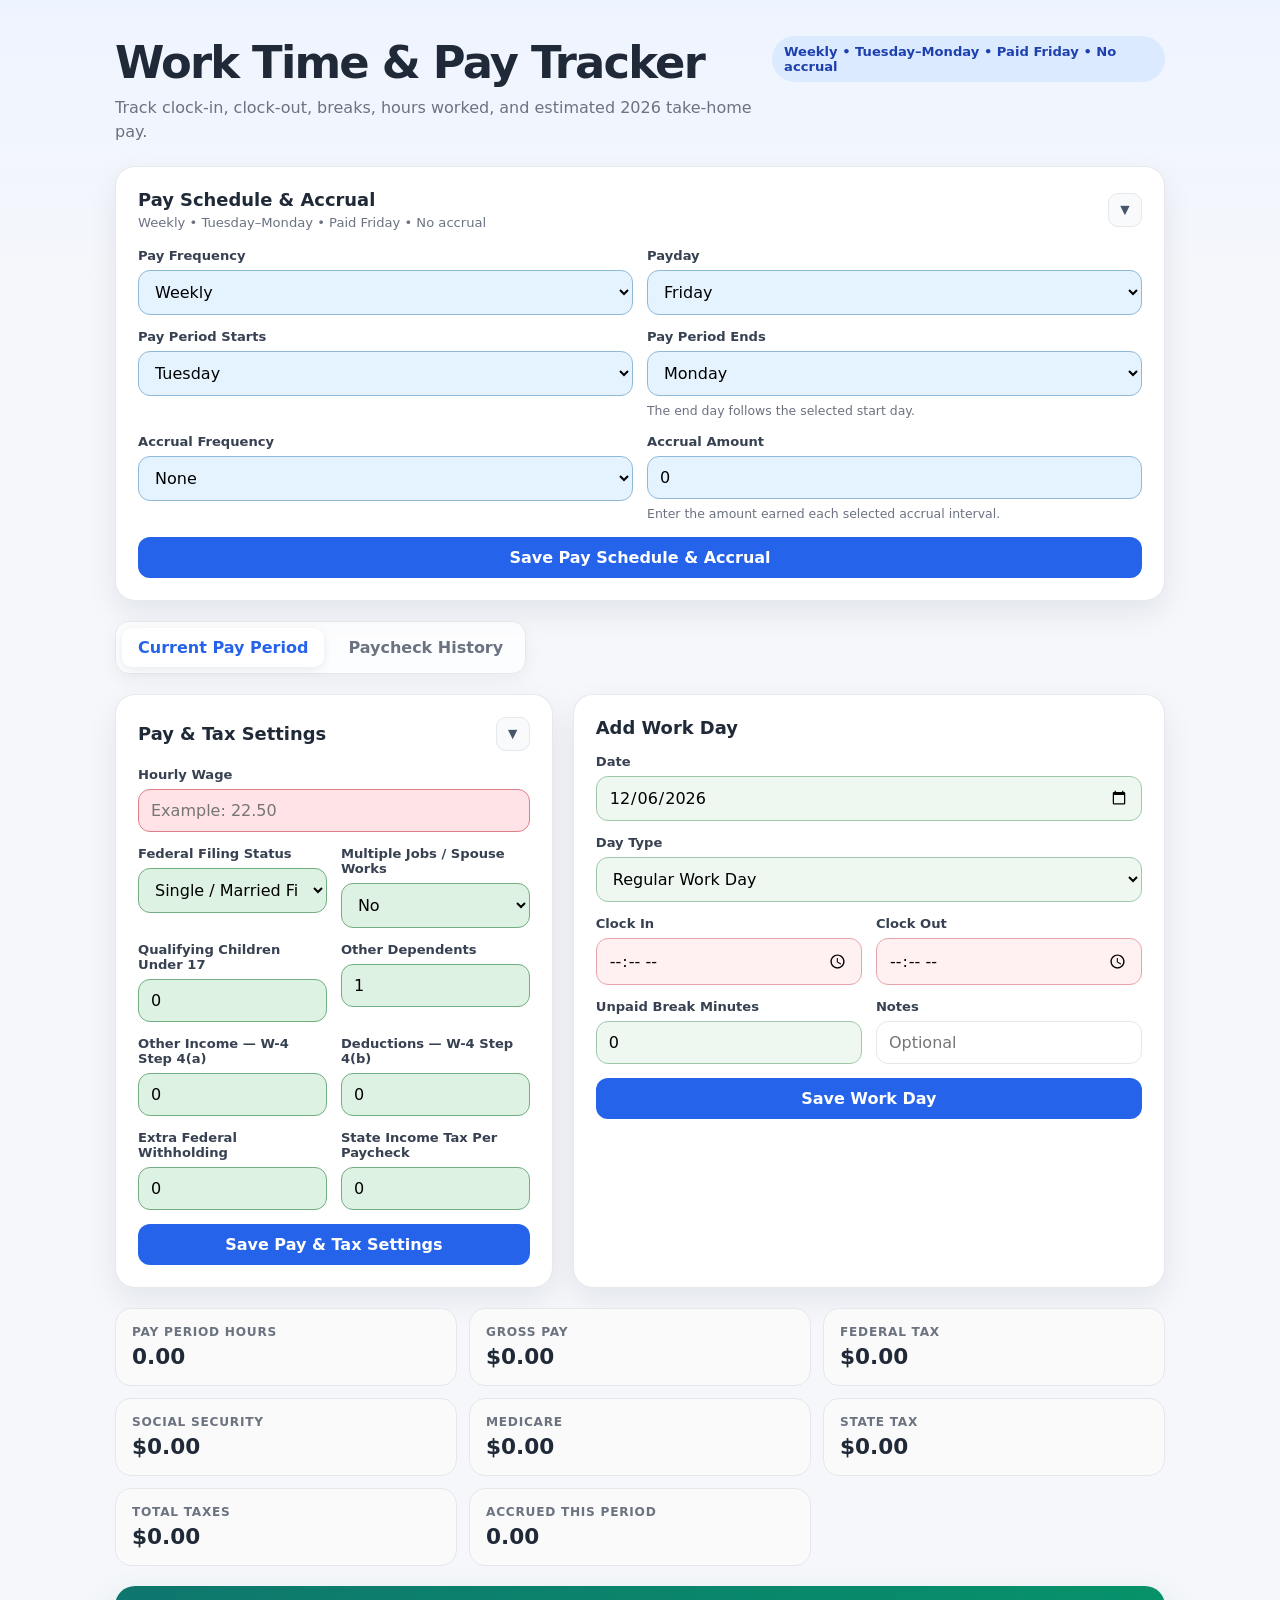
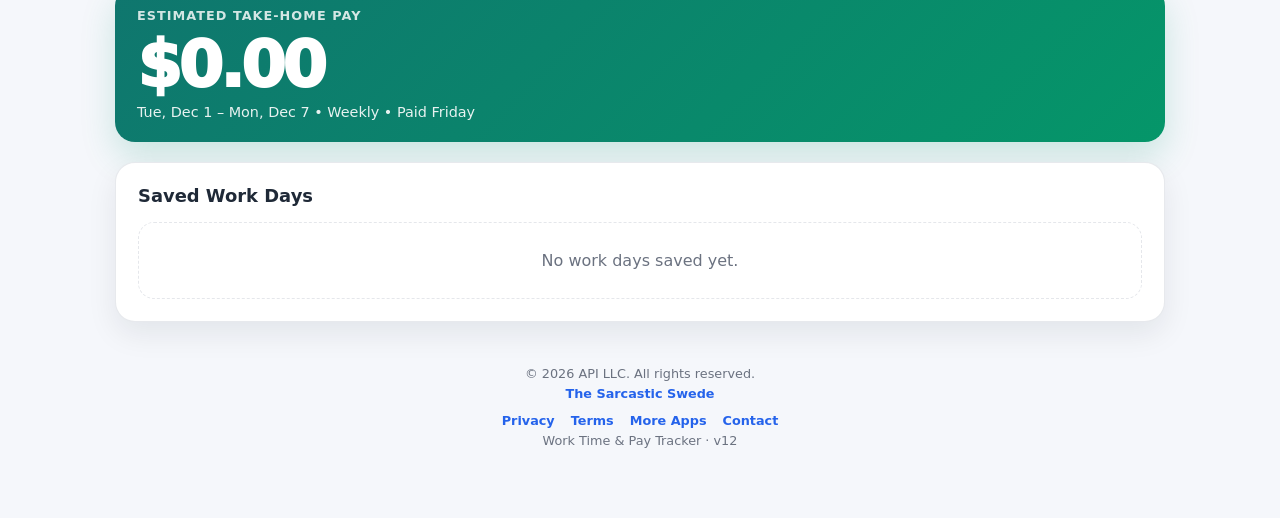
==== commit e83dfd13: "Standardize API LLC footer links" ====
--- a/index.html
+++ b/index.html
@@ -28,5 +28,5 @@
     <nav class="tabs" aria-label="Tracker sections"><button class="tab-btn active" data-tab="currentPanel">Current Pay Period</button><button class="tab-btn" data-tab="historyPanel">Paycheck History</button></nav>
     <section id="currentPanel" class="tab-panel active"><div class="grid"><section class="card" id="payTaxCard"><div class="card-heading"><h2>Pay & Tax Settings</h2><button id="togglePayTax" class="collapse-btn" type="button" aria-expanded="true" aria-controls="payTaxContent">▼</button></div><div id="payTaxContent" class="collapsible-content"><div class="field"><label for="wage">Hourly Wage</label><input id="wage" class="required-field tax-field" type="number" min="0" step="0.01" placeholder="Example: 22.50"></div><div class="field-grid"><div class="field"><label for="filingStatus">Federal Filing Status</label><select id="filingStatus" class="required-field tax-field"><option value="single">Single / Married Filing Separately</option><option value="married">Married Filing Jointly</option><option value="head">Head of Household</option></select></div><div class="field"><label for="step2">Multiple Jobs / Spouse Works</label><select id="step2" class="required-field tax-field"><option value="no">No</option><option value="yes">Yes — W-4 Step 2(c)</option></select></div></div><div class="field-grid"><div class="field"><label for="qualifyingChildren">Qualifying Children Under 17</label><input id="qualifyingChildren" class="required-field tax-field" type="number" min="0" step="1" value="0"></div><div class="field"><label for="otherDependents">Other Dependents</label><input id="otherDependents" class="required-field tax-field" type="number" min="0" step="1" value="0"></div></div><div class="field-grid"><div class="field"><label for="otherIncome">Other Income — W-4 Step 4(a)</label><input id="otherIncome" class="required-field tax-field" type="number" min="0" step="0.01" value="0"></div><div class="field"><label for="deductionsAmount">Deductions — W-4 Step 4(b)</label><input id="deductionsAmount" class="required-field tax-field" type="number" min="0" step="0.01" value="0"></div></div><div class="field-grid"><div class="field"><label for="extraWithholding">Extra Federal Withholding</label><input id="extraWithholding" class="required-field tax-field" type="number" min="0" step="0.01" value="0"></div><div class="field"><label for="stateWithholding">State Income Tax Per Paycheck</label><input id="stateWithholding" class="required-field tax-field" type="number" min="0" step="0.01" value="0"></div></div><button class="btn btn-primary" id="saveSettings">Save Pay & Tax Settings</button></div></section><section class="card"><h2>Add Work Day</h2><div class="field"><label for="workDate">Date</label><input id="workDate" class="required-field" type="date"></div><div class="field"><label for="dayType">Day Type</label><select id="dayType" class="required-field"><option value="regular">Regular Work Day</option><option value="dayOff">Day Off</option><option value="holiday">Holiday — Time & a Half (1.5×)</option></select></div><div class="field-grid"><div class="field"><label for="clockIn">Clock In</label><input id="clockIn" class="required-field" type="time"></div><div class="field"><label for="clockOut">Clock Out</label><input id="clockOut" class="required-field" type="time"></div></div><div class="field-grid"><div class="field"><label for="breakMinutes">Unpaid Break Minutes</label><input id="breakMinutes" class="required-field" type="number" min="0" step="1" value="0"></div><div class="field"><label for="notes">Notes</label><input id="notes" class="required-field" type="text" placeholder="Optional"></div></div><button class="btn btn-primary" id="addEntry">Save Work Day</button></section></div><section class="summary tax-summary"><div class="summary-box"><div class="label">Pay Period Hours</div><div class="value" id="totalHours">0.00</div></div><div class="summary-box"><div class="label">Gross Pay</div><div class="value" id="grossPay">$0.00</div></div><div class="summary-box"><div class="label">Federal Tax</div><div class="value" id="federalTax">$0.00</div></div><div class="summary-box"><div class="label">Social Security</div><div class="value" id="socialSecurity">$0.00</div></div><div class="summary-box"><div class="label">Medicare</div><div class="value" id="medicare">$0.00</div></div><div class="summary-box"><div class="label">State Tax</div><div class="value" id="stateTax">$0.00</div></div><div class="summary-box"><div class="label">Total Taxes</div><div class="value" id="deductions">$0.00</div></div></section><section class="take-home"><div class="small">Estimated Take-Home Pay</div><div class="amount" id="takeHomePay">$0.00</div><div class="detail" id="periodLabel">Current pay period</div></section><section class="card entries"><h2>Saved Work Days</h2><div id="entriesList"></div></section></section>
     <section id="historyPanel" class="tab-panel"><section class="card"><h2>Previous Paychecks</h2><p class="subtitle" style="margin-bottom:18px;">Prior payroll periods are kept here automatically from the same saved work entries.</p><div id="historyList" class="history-grid"></div></section></section>
-    <footer class="site-footer"><div>© 2026 API LLC. All rights reserved.</div><div class="footer-links"><a href="#" onclick="return false;">Contact Us</a><a href="#" onclick="return false;">More Apps</a></div></footer>
+    <footer class="site-footer"><div>© 2026 API LLC. All rights reserved.</div><div><a href="https://thesarcasticswede.com/" target="_blank" rel="noopener noreferrer">The Sarcastic Swede</a></div><div class="footer-links"><a href="privacy.html">Privacy</a><a href="terms.html">Terms</a><a href="https://thesarcasticswede.com/the-swedes-app-garage/" target="_blank" rel="noopener noreferrer">More Apps</a><a href="mailto:philh928@gmail.com">Contact</a></div><div>Work Time & Pay Tracker · v12</div></footer>
   </main><script src="app.js"></script><script src="payroll.js"></script></body></html>
